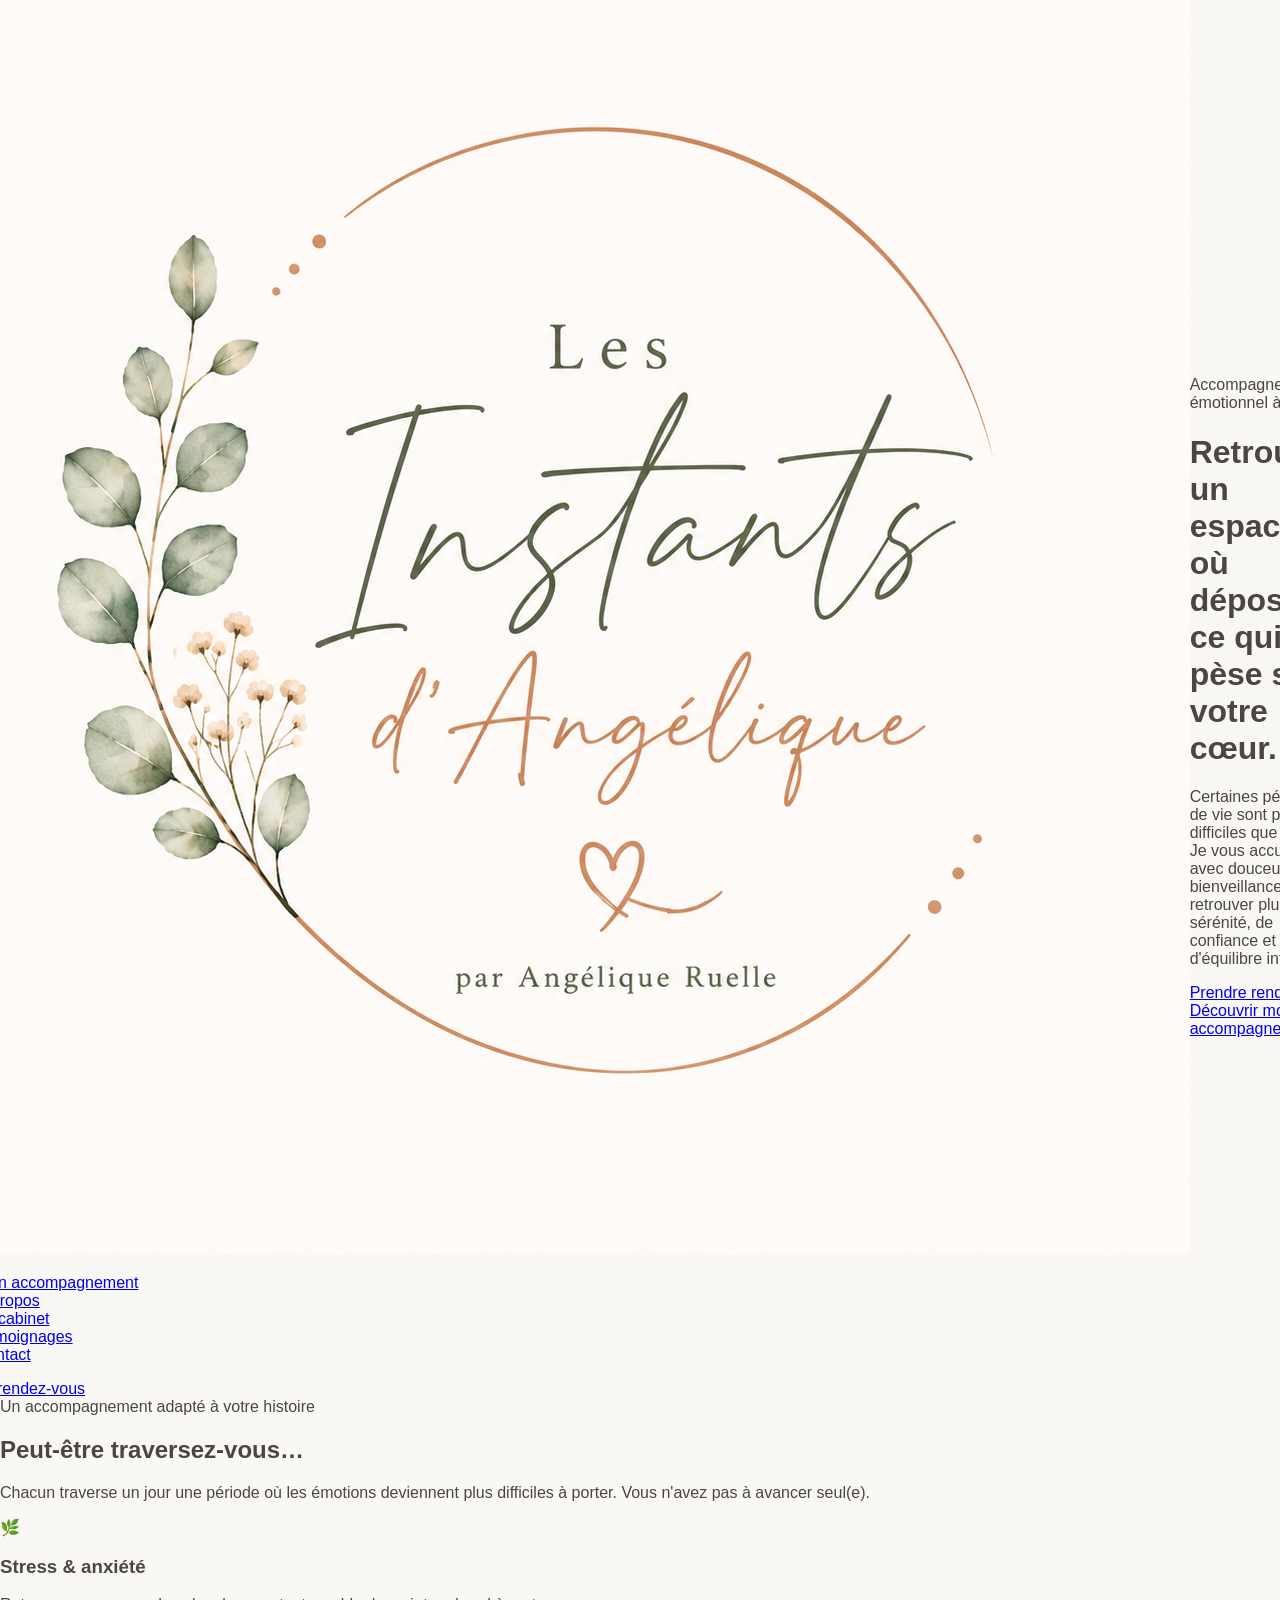
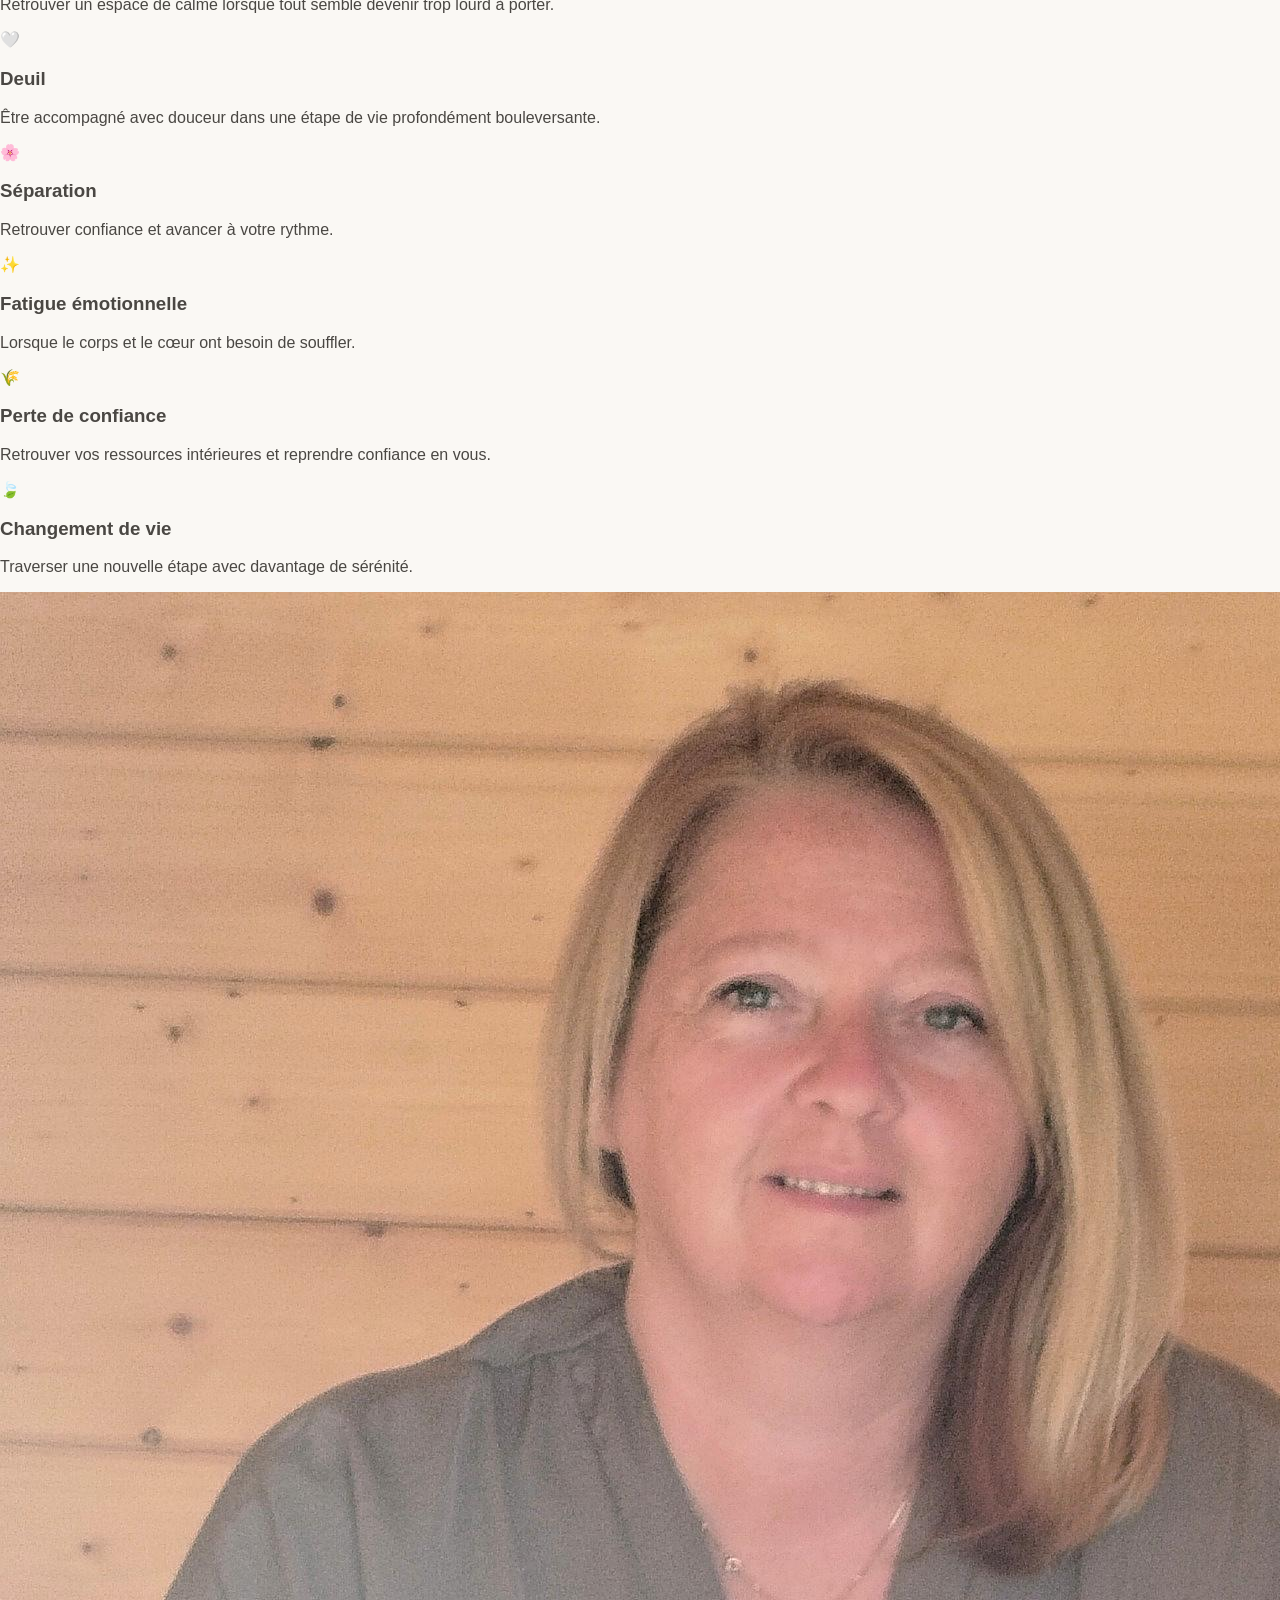
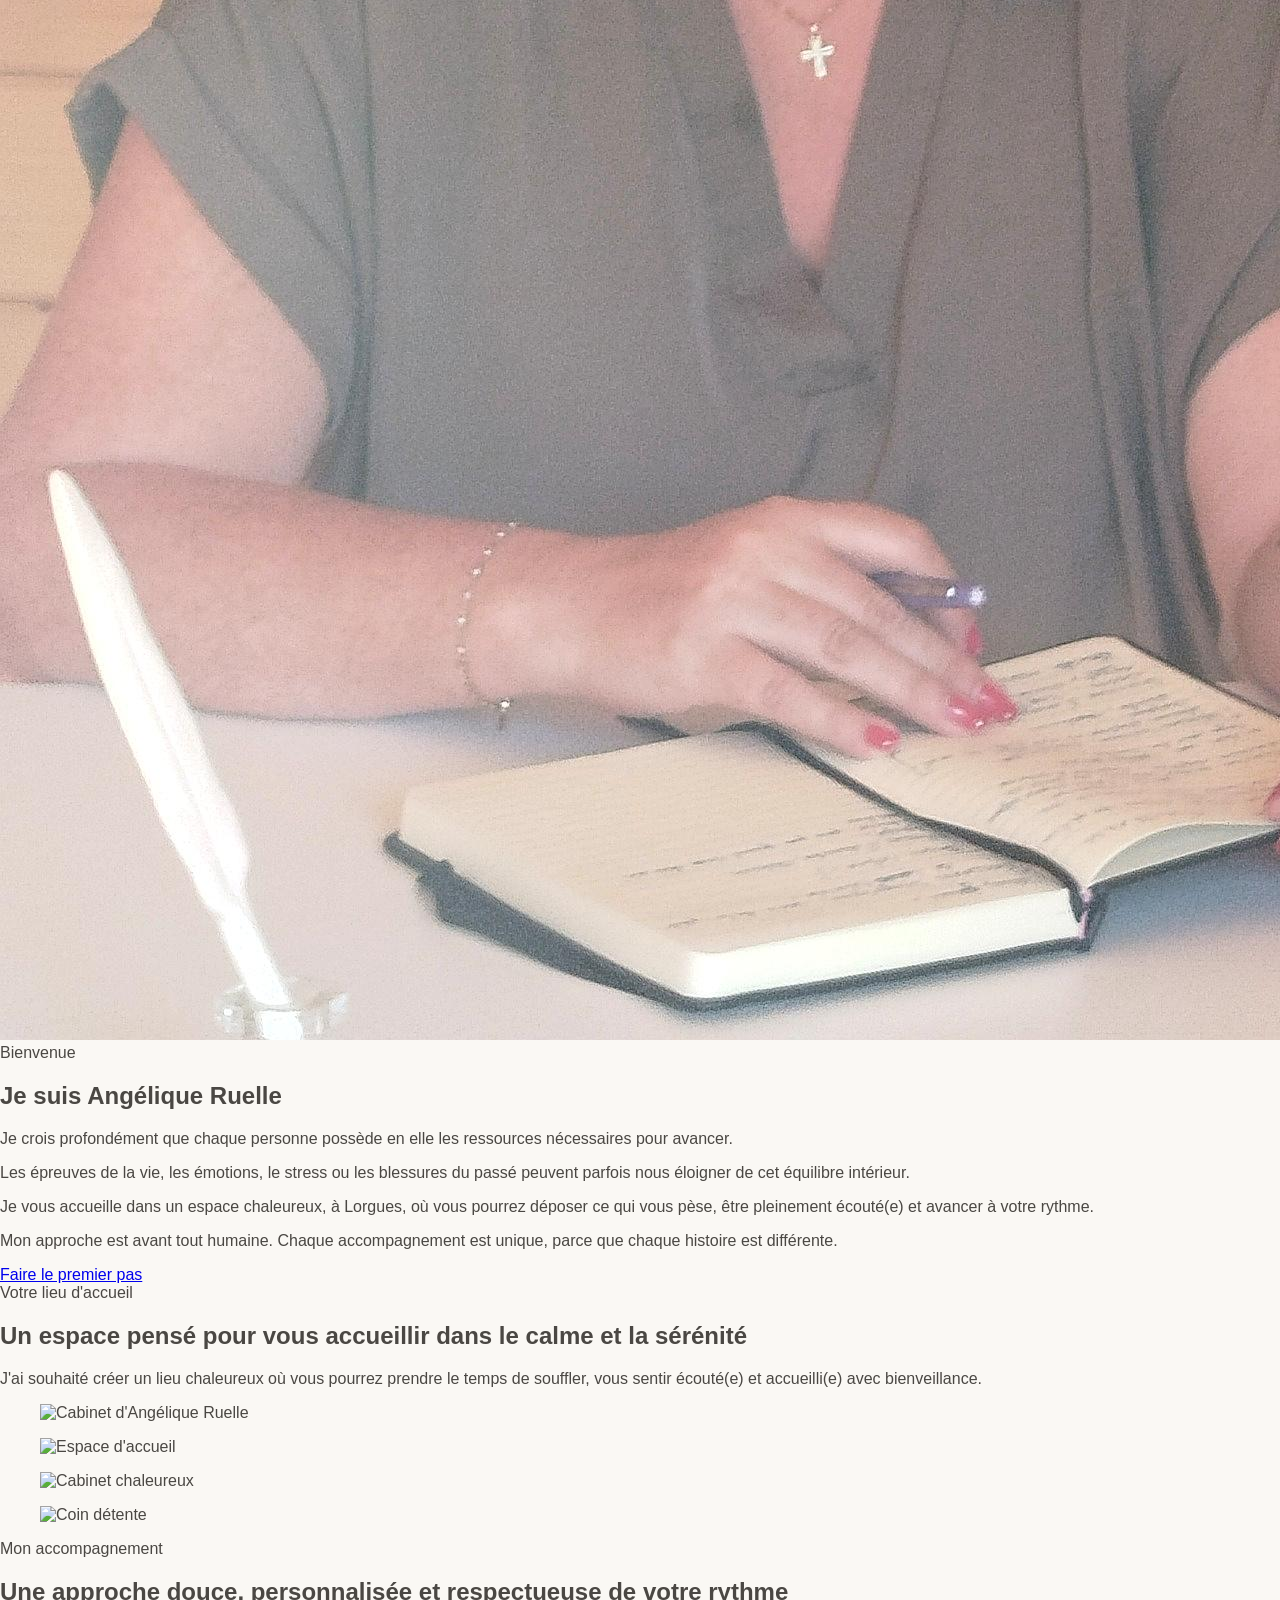
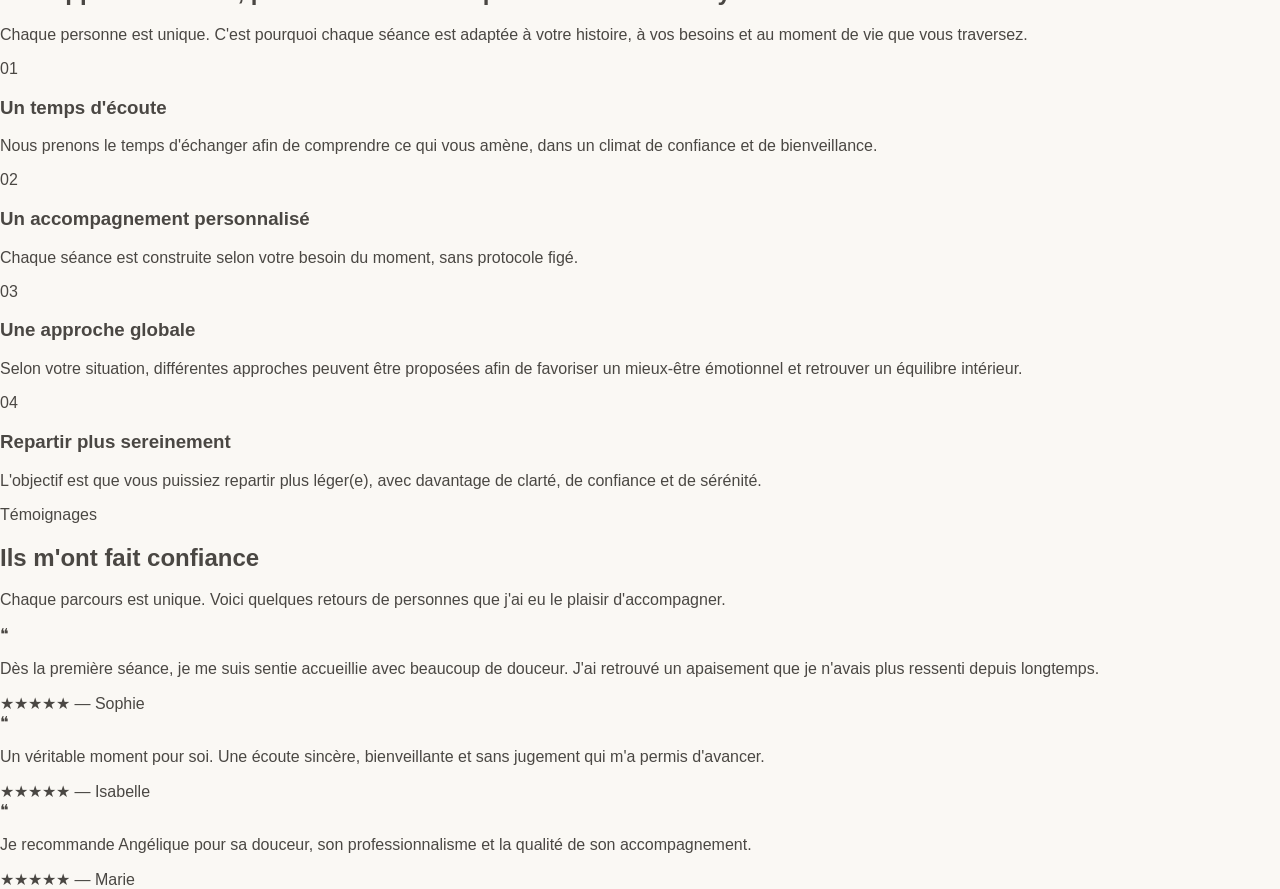
==== index.html @ 282c05b2 "Update index.html" ====
<!DOCTYPE html>
<html lang="fr">

<head>

    <meta charset="UTF-8">
    <meta name="viewport" content="width=device-width, initial-scale=1">

    <title>Angélique Ruelle | Accompagnement émotionnel à Lorgues</title>

    <meta name="description"
        content="Retrouvez un espace d'écoute, de douceur et de bienveillance à Lorgues. Un accompagnement émotionnel pour retrouver votre équilibre intérieur.">

    <meta name="theme-color" content="#A8B8A5">

    <link rel="preconnect" href="https://fonts.googleapis.com">
    <link rel="preconnect" href="https://fonts.gstatic.com" crossorigin>

    <link href="https://fonts.googleapis.com/css2?family=Cormorant+Garamond:wght@500;600;700&family=Source+Sans+3:wght@300;400;500;600&display=swap"
        rel="stylesheet">

    <link rel="stylesheet" href="style.css">

</head>

<body>

<header class="hero" id="accueil">

    <nav class="navbar">

        <a href="#accueil" class="logo">

            <img src="logo.png" alt="Logo Angélique Ruelle">

        </a>

        <ul>

            <li><a href="#accompagnement">Mon accompagnement</a></li>

            <li><a href="#apropos">À propos</a></li>

            <li><a href="#cabinet">Le cabinet</a></li>

            <li><a href="#temoignages">Témoignages</a></li>

            <li><a href="#contact">Contact</a></li>

        </ul>

        <a class="btn-rdv" href="#contact">

            Prendre rendez-vous

        </a>

    </nav>

    <div class="hero-content">

        <p class="subtitle">

            Accompagnement émotionnel à Lorgues

        </p>

        <h1>

            Retrouvez un espace où déposer ce qui pèse sur votre cœur.

        </h1>

        <p>

            Certaines périodes de vie sont plus difficiles que d'autres.

            Je vous accueille avec douceur et bienveillance afin de retrouver plus de sérénité, de confiance et d'équilibre intérieur.

        </p>

        <div class="hero-buttons">

            <a href="#contact" class="btn-principal">

                Prendre rendez-vous

            </a>

            <a href="#accompagnement" class="btn-secondaire">

                Découvrir mon accompagnement

            </a>

        </div>

    </div>

</header>
    <!-- ===========================================
     PEUT-ÊTRE TRAVERSEZ-VOUS...
============================================ -->

<section class="situations" id="accompagnement">

    <div class="container">

        <span class="section-tag">

            Un accompagnement adapté à votre histoire

        </span>

        <h2>

            Peut-être traversez-vous…

        </h2>

        <p class="section-intro">

            Chacun traverse un jour une période où les émotions deviennent
            plus difficiles à porter. Vous n'avez pas à avancer seul(e).

        </p>

        <div class="cards">

            <article class="card">

                <div class="icon">

                    🌿

                </div>

                <h3>

                    Stress & anxiété

                </h3>

                <p>

                    Retrouver un espace de calme lorsque tout semble devenir
                    trop lourd à porter.

                </p>

            </article>

            <article class="card">

                <div class="icon">

                    🤍

                </div>

                <h3>

                    Deuil

                </h3>

                <p>

                    Être accompagné avec douceur dans une étape de vie
                    profondément bouleversante.

                </p>

            </article>

            <article class="card">

                <div class="icon">

                    🌸

                </div>

                <h3>

                    Séparation

                </h3>

                <p>

                    Retrouver confiance et avancer à votre rythme.

                </p>

            </article>

            <article class="card">

                <div class="icon">

                    ✨

                </div>

                <h3>

                    Fatigue émotionnelle

                </h3>

                <p>

                    Lorsque le corps et le cœur ont besoin de souffler.

                </p>

            </article>

            <article class="card">

                <div class="icon">

                    🌾

                </div>

                <h3>

                    Perte de confiance

                </h3>

                <p>

                    Retrouver vos ressources intérieures et reprendre
                    confiance en vous.

                </p>

            </article>

            <article class="card">

                <div class="icon">

                    🍃

                </div>

                <h3>

                    Changement de vie

                </h3>

                <p>

                    Traverser une nouvelle étape avec davantage de sérénité.

                </p>

            </article>

        </div>

    </div>

</section>
<!-- ===========================================
     A PROPOS
============================================ -->

<section class="about" id="apropos">

    <div class="container about-grid">

        <div class="about-image">

            <img src="angelique.jpg" alt="Angélique Ruelle">

        </div>

        <div class="about-content">

            <span class="section-tag">

                Bienvenue

            </span>

            <h2>

                Je suis Angélique Ruelle

            </h2>

            <p>

                Je crois profondément que chaque personne possède en elle les
                ressources nécessaires pour avancer.

            </p>

            <p>

                Les épreuves de la vie, les émotions, le stress ou les
                blessures du passé peuvent parfois nous éloigner de cet
                équilibre intérieur.

            </p>

            <p>

                Je vous accueille dans un espace chaleureux, à Lorgues,
                où vous pourrez déposer ce qui vous pèse, être pleinement
                écouté(e) et avancer à votre rythme.

            </p>

            <p>

                Mon approche est avant tout humaine.

                Chaque accompagnement est unique, parce que chaque histoire
                est différente.

            </p>

            <a href="#contact" class="btn-principal">

                Faire le premier pas

            </a>

        </div>

    </div>

</section>
<!-- ===========================================
     LE CABINET
============================================ -->

<section class="cabinet" id="cabinet">

    <div class="container">

        <span class="section-tag">
            Votre lieu d'accueil
        </span>

        <h2>
            Un espace pensé pour vous accueillir dans le calme et la sérénité
        </h2>

        <p class="section-intro">

            J'ai souhaité créer un lieu chaleureux où vous pourrez prendre
            le temps de souffler, vous sentir écouté(e) et accueilli(e)
            avec bienveillance.

        </p>

        <div class="gallery">

            <figure class="gallery-item large">
                <img src="cabinet-1.jpg" alt="Cabinet d'Angélique Ruelle">
            </figure>

            <figure class="gallery-item">
                <img src="cabinet-2.jpg" alt="Espace d'accueil">
            </figure>

            <figure class="gallery-item">
                <img src="cabinet-3.jpg" alt="Cabinet chaleureux">
            </figure>

            <figure class="gallery-item">
                <img src="cabinet-4.jpg" alt="Coin détente">
            </figure>

        </div>

    </div>

</section>
<!-- ===========================================
     MON ACCOMPAGNEMENT
============================================ -->

<section class="accompagnement">

    <div class="container">

        <span class="section-tag">
            Mon accompagnement
        </span>

        <h2>
            Une approche douce, personnalisée et respectueuse de votre rythme
        </h2>

        <p class="section-intro">

            Chaque personne est unique. C'est pourquoi chaque séance est adaptée
            à votre histoire, à vos besoins et au moment de vie que vous traversez.

        </p>

        <div class="steps">

            <article class="step">

                <div class="number">01</div>

                <h3>Un temps d'écoute</h3>

                <p>
                    Nous prenons le temps d'échanger afin de comprendre ce qui vous amène,
                    dans un climat de confiance et de bienveillance.
                </p>

            </article>

            <article class="step">

                <div class="number">02</div>

                <h3>Un accompagnement personnalisé</h3>

                <p>
                    Chaque séance est construite selon votre besoin du moment,
                    sans protocole figé.
                </p>

            </article>

            <article class="step">

                <div class="number">03</div>

                <h3>Une approche globale</h3>

                <p>
                    Selon votre situation, différentes approches peuvent être
                    proposées afin de favoriser un mieux-être émotionnel et
                    retrouver un équilibre intérieur.
                </p>

            </article>

            <article class="step">

                <div class="number">04</div>

                <h3>Repartir plus sereinement</h3>

                <p>
                    L'objectif est que vous puissiez repartir plus léger(e),
                    avec davantage de clarté, de confiance et de sérénité.
                </p>

            </article>

        </div>
        <!-- ===========================================
     TÉMOIGNAGES
============================================ -->

<section class="testimonials" id="temoignages">

    <div class="container">

        <span class="section-tag">
            Témoignages
        </span>

        <h2>
            Ils m'ont fait confiance
        </h2>

        <p class="section-intro">

            Chaque parcours est unique. Voici quelques retours de personnes
            que j'ai eu le plaisir d'accompagner.

        </p>

        <div class="testimonial-grid">

            <article class="testimonial">

                <div class="quote">❝</div>

                <p>

                    Dès la première séance, je me suis sentie accueillie avec
                    beaucoup de douceur. J'ai retrouvé un apaisement que je
                    n'avais plus ressenti depuis longtemps.

                </p>

                <div class="author">

                    ★★★★★

                    <span>— Sophie</span>

                </div>

            </article>

            <article class="testimonial">

                <div class="quote">❝</div>

                <p>

                    Un véritable moment pour soi. Une écoute sincère,
                    bienveillante et sans jugement qui m'a permis d'avancer.

                </p>

                <div class="author">

                    ★★★★★

                    <span>— Isabelle</span>

                </div>

            </article>

            <article class="testimonial">

                <div class="quote">❝</div>

                <p>

                    Je recommande Angélique pour sa douceur, son professionnalisme
                    et la qualité de son accompagnement.

                </p>

                <div class="author">

                    ★★★★★

                    <span>— Marie</span>

                </div>

            </article>

        </div>

    </div>

</section>

    </div>

</section>
---- style.css ----
body{margin:0;font-family:Arial,sans-serif;background:#FAF8F4;color:#4A4743}
.hero{min-height:100vh;display:flex;align-items:center;justify-content:center;
background:linear-gradient(rgba(250,248,244,.5),rgba(250,248,244,.7))}
.box{max-width:700px;text-align:center;padding:40px}
.btn{display:inline-block;padding:14px 28px;background:#A8B8A5;color:#fff;text-decoration:none;border-radius:999px}
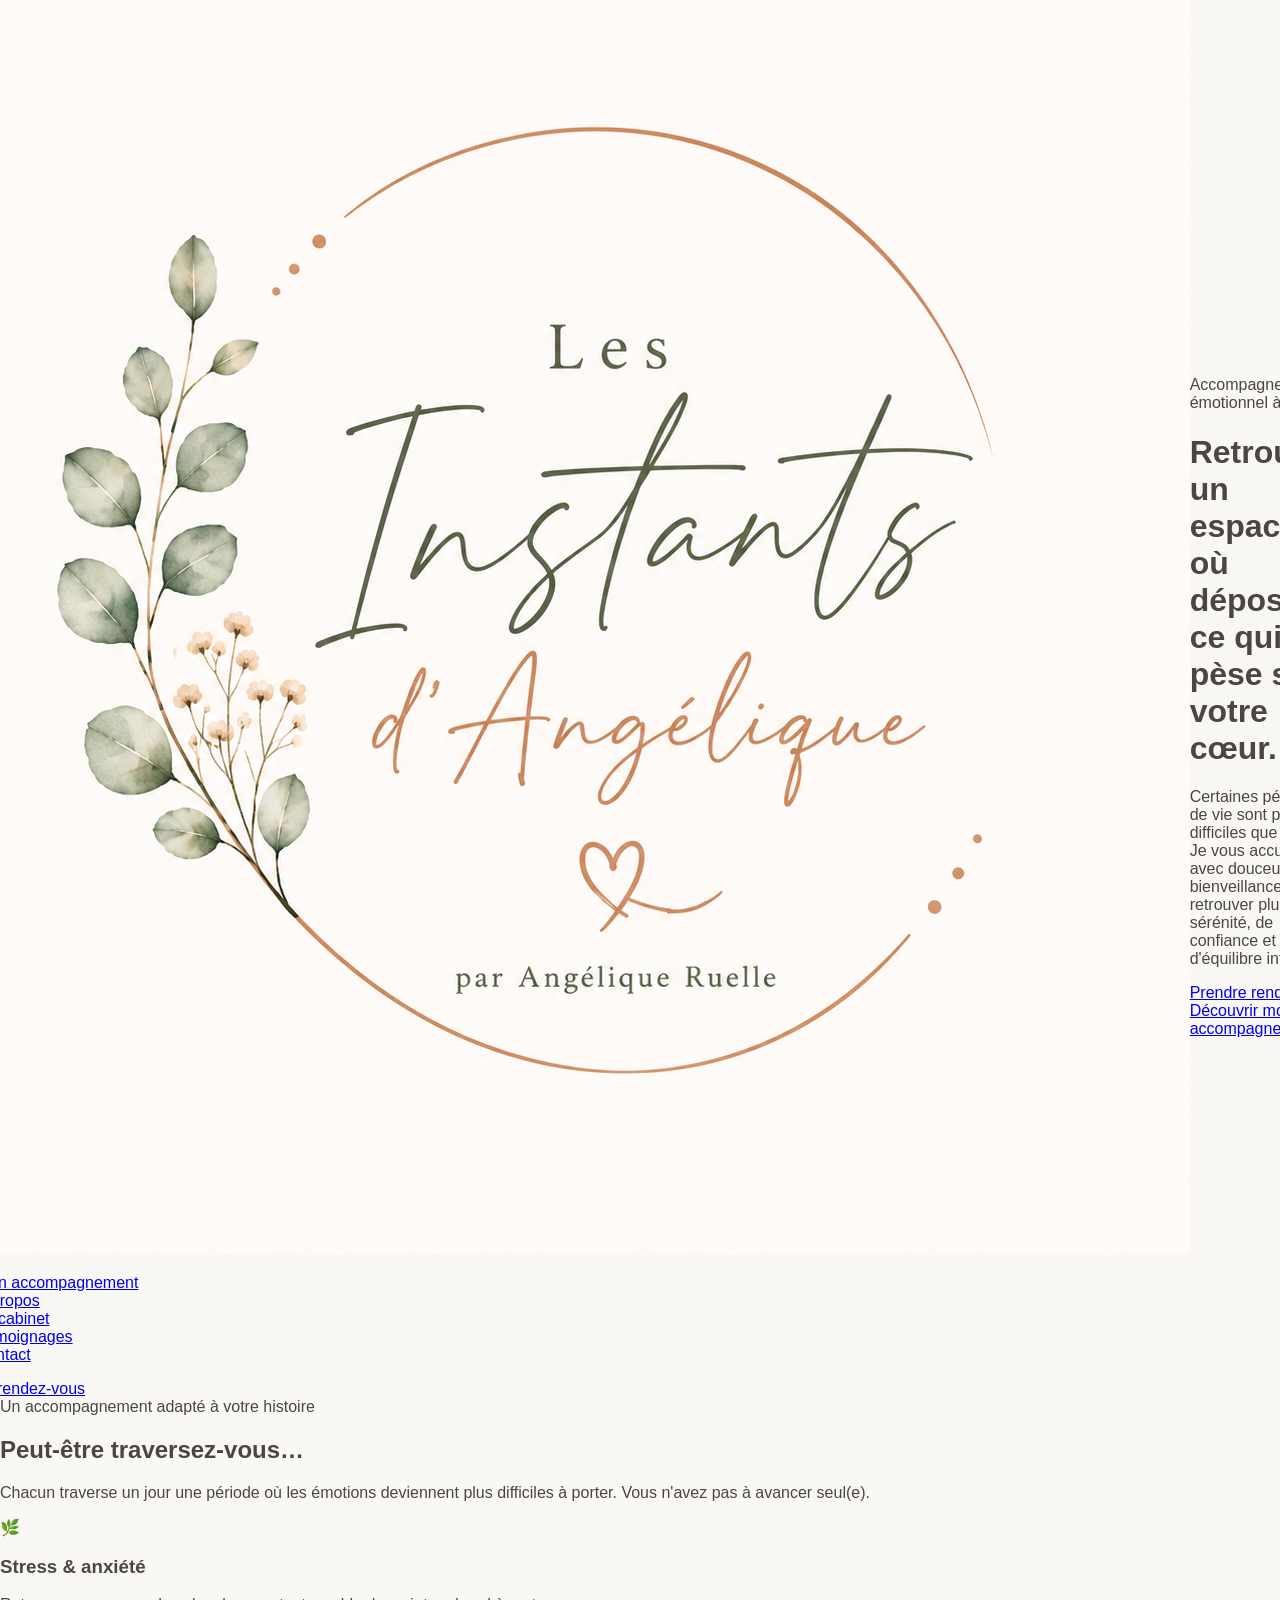
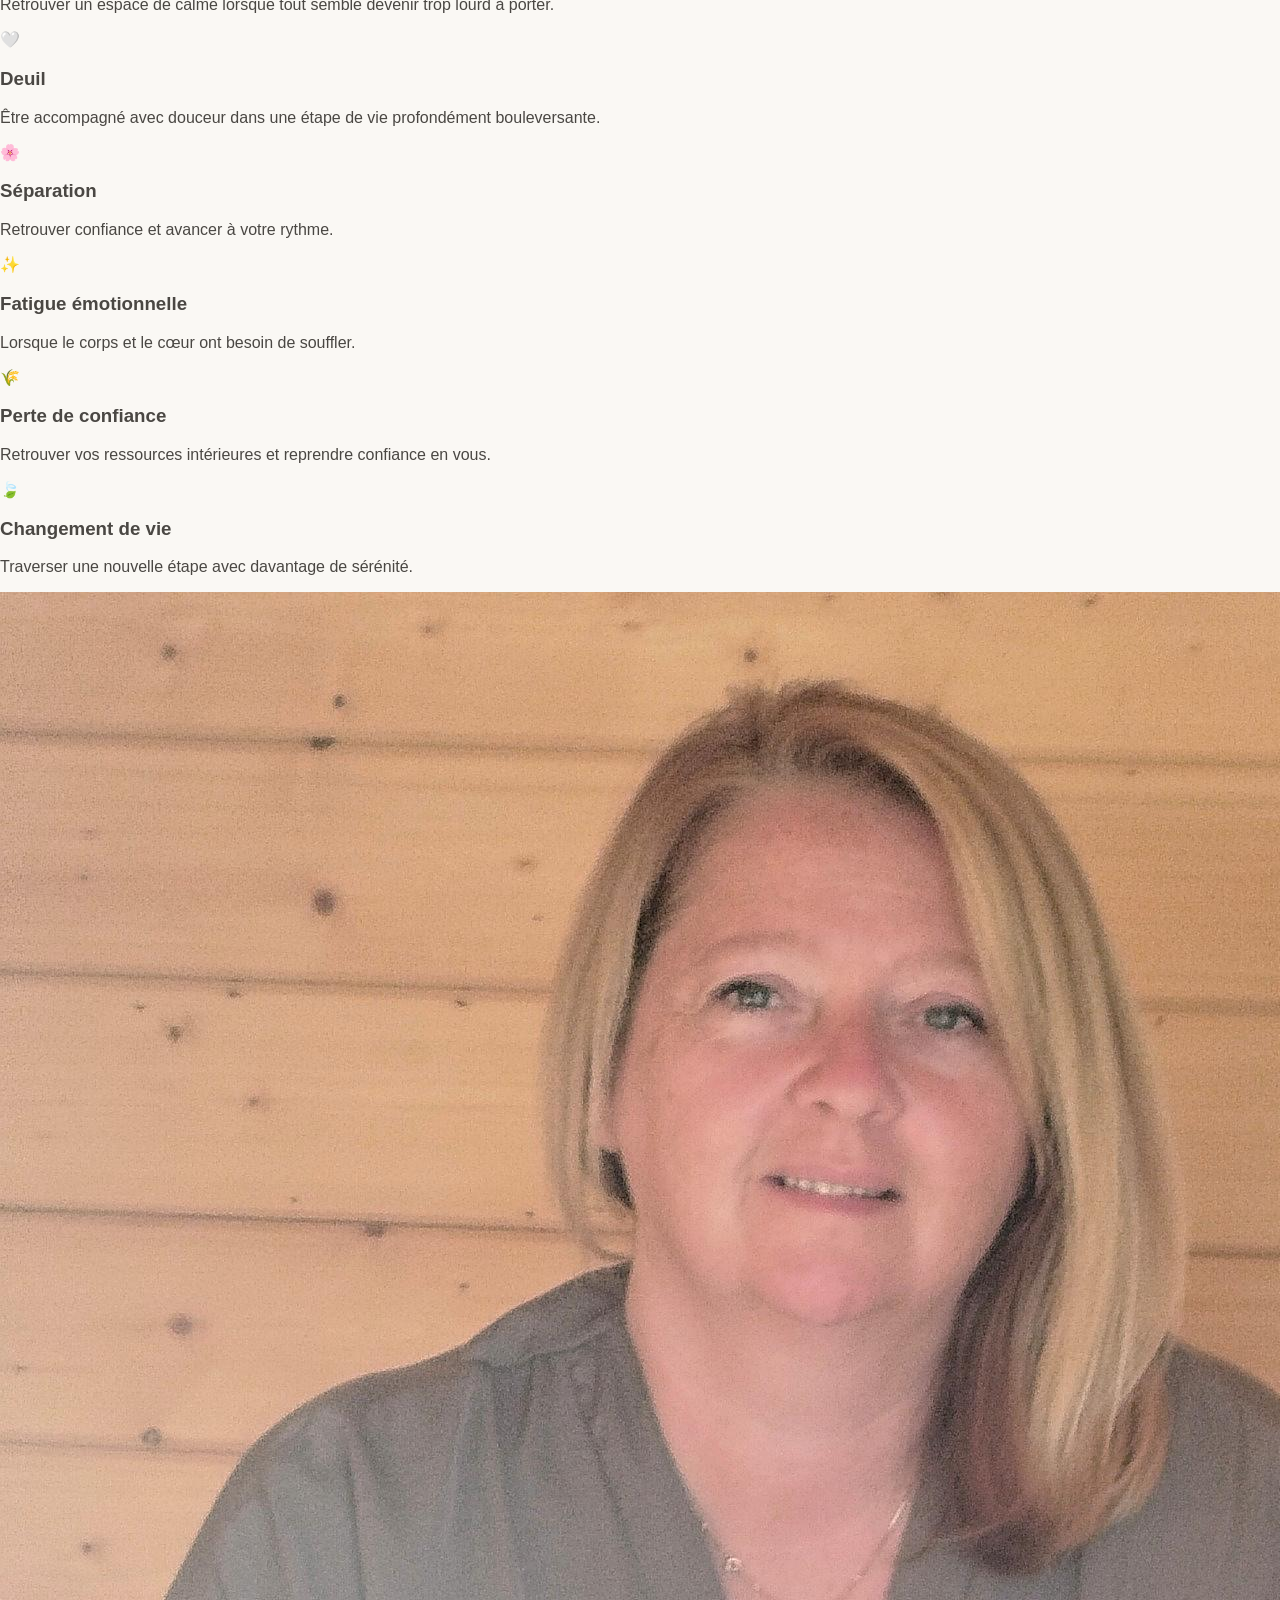
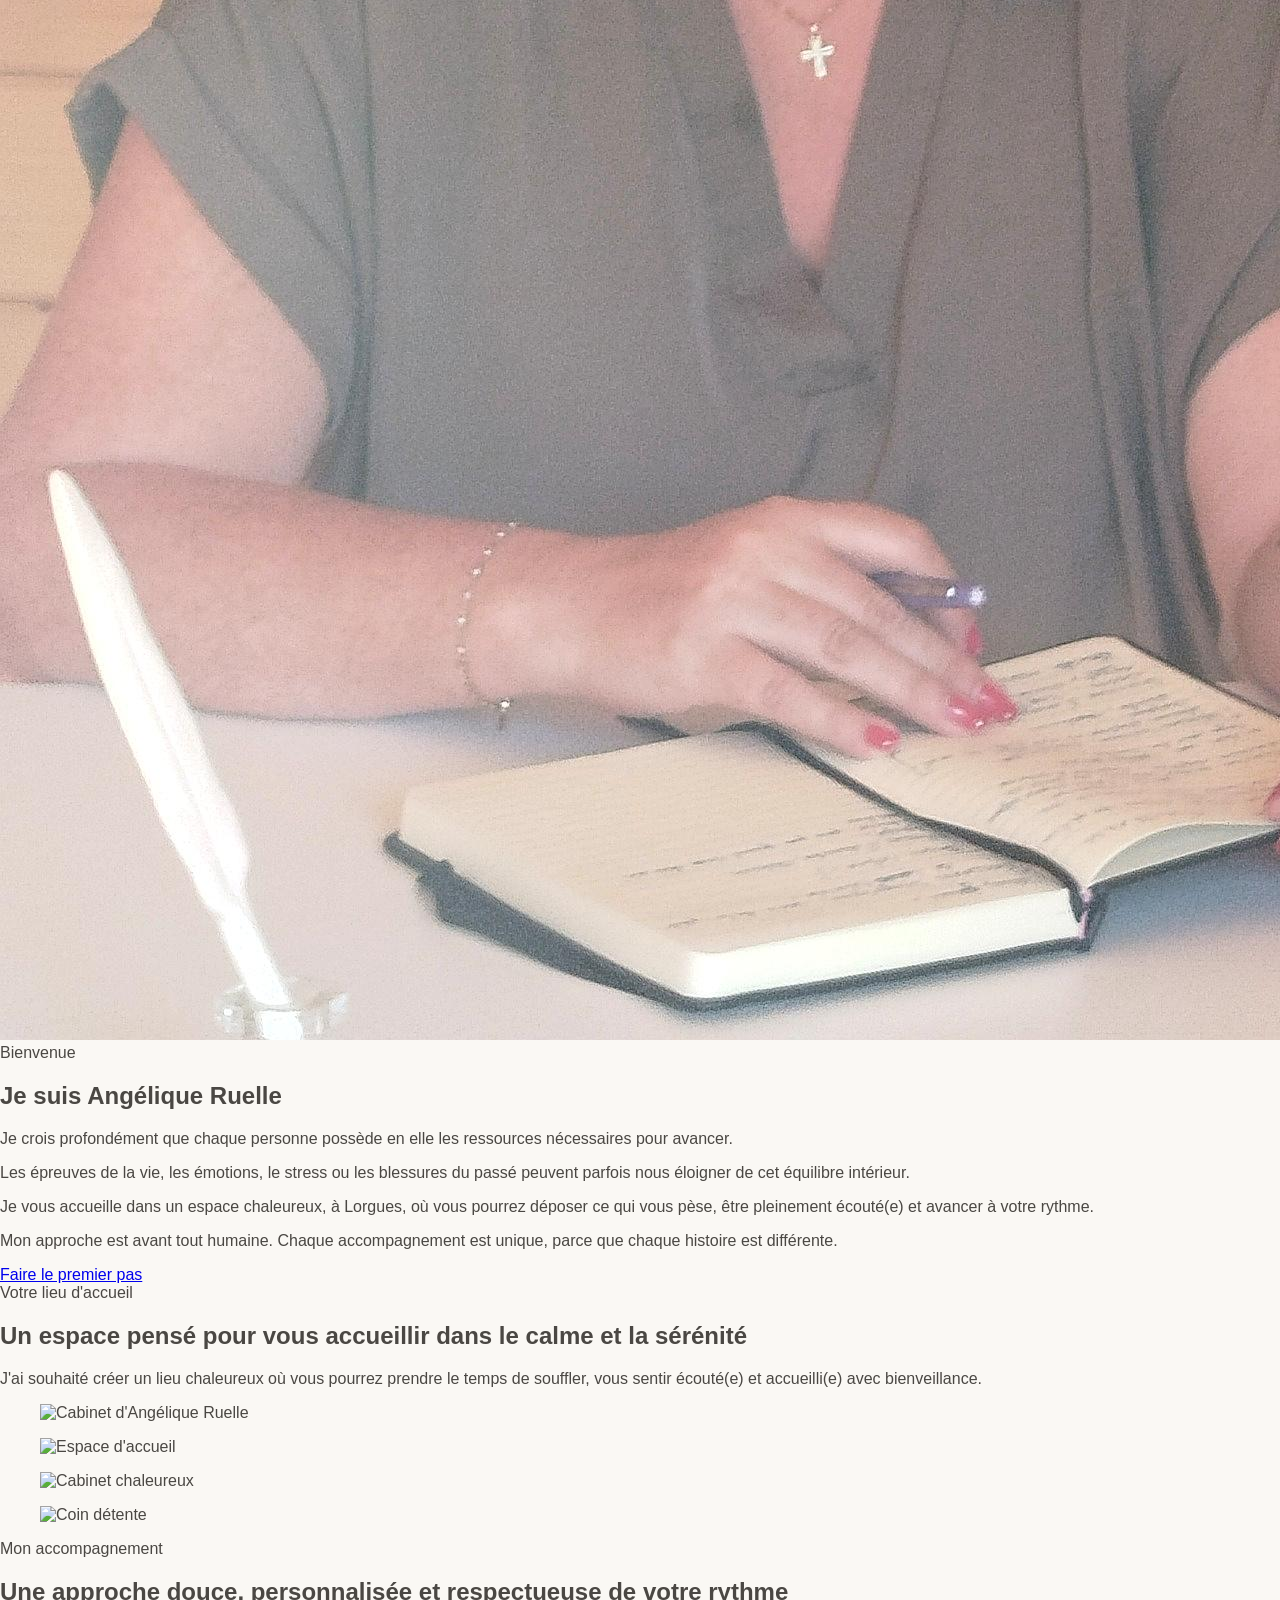
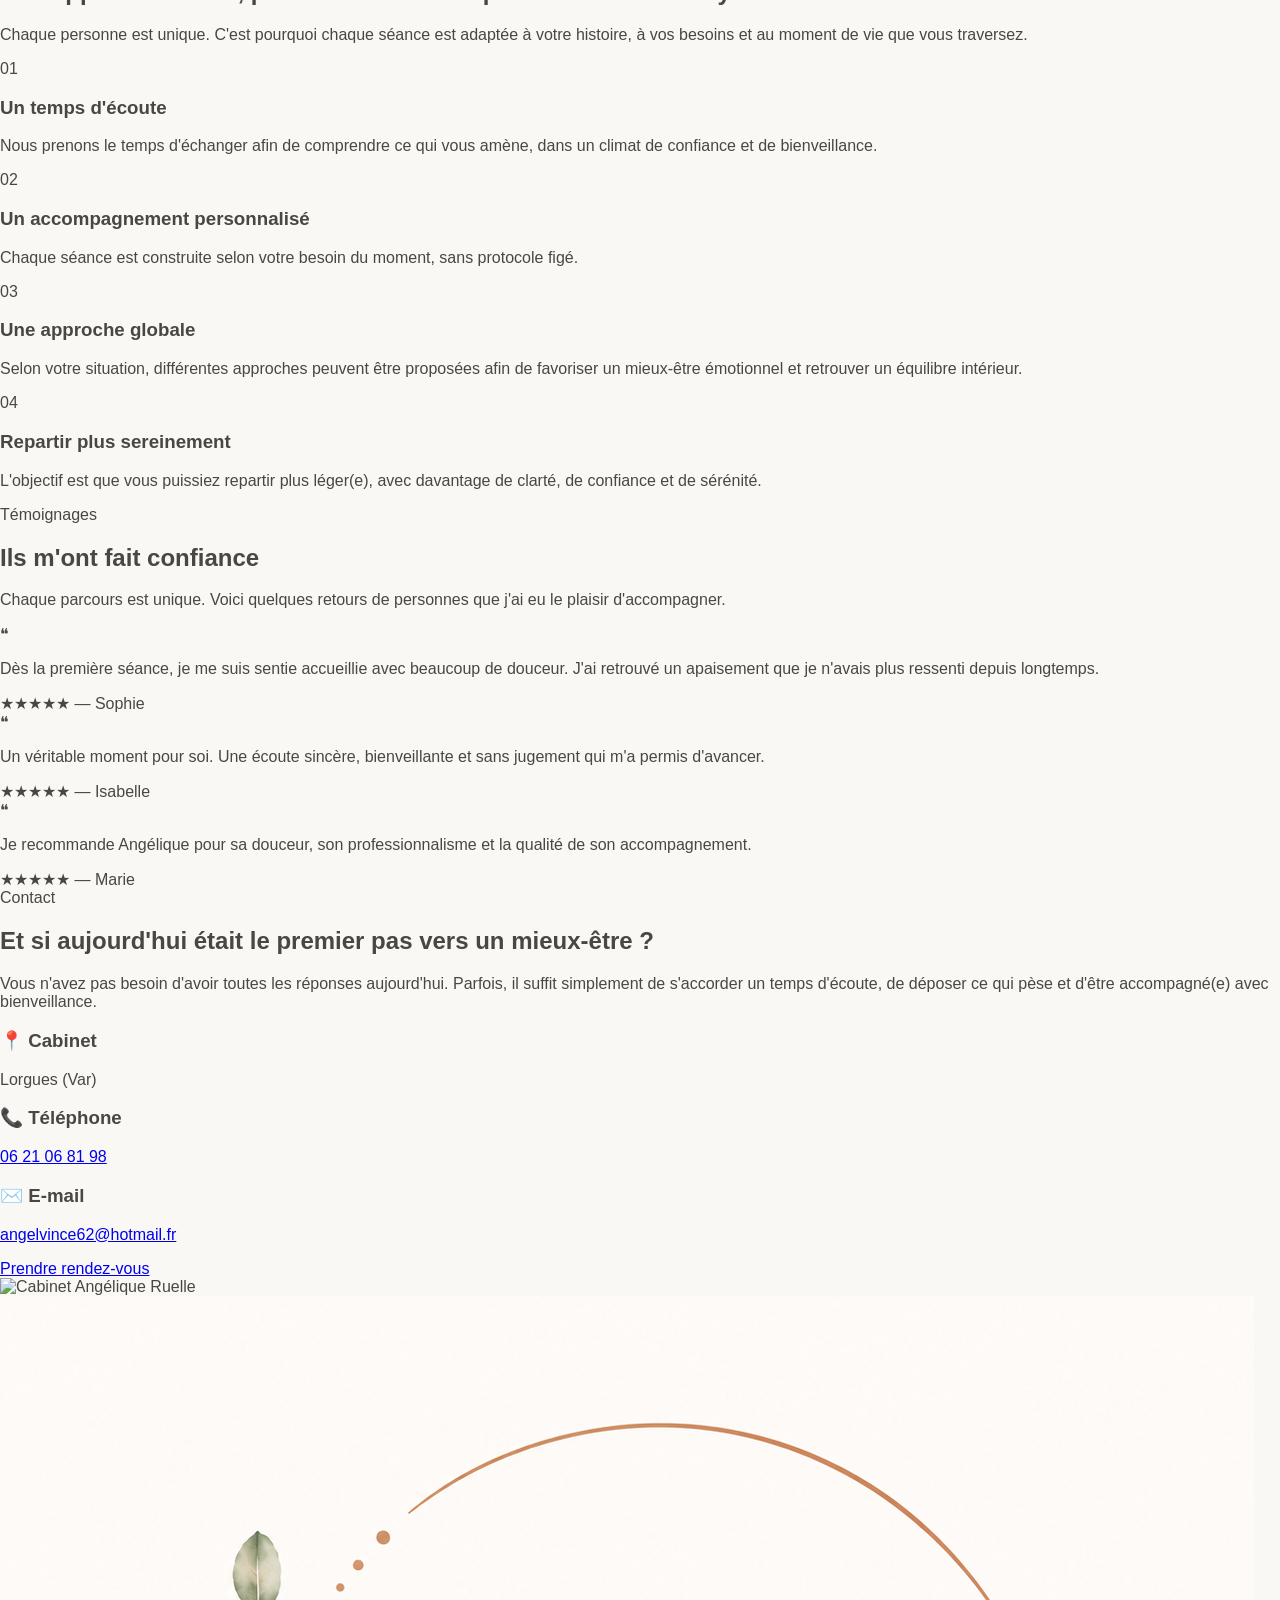
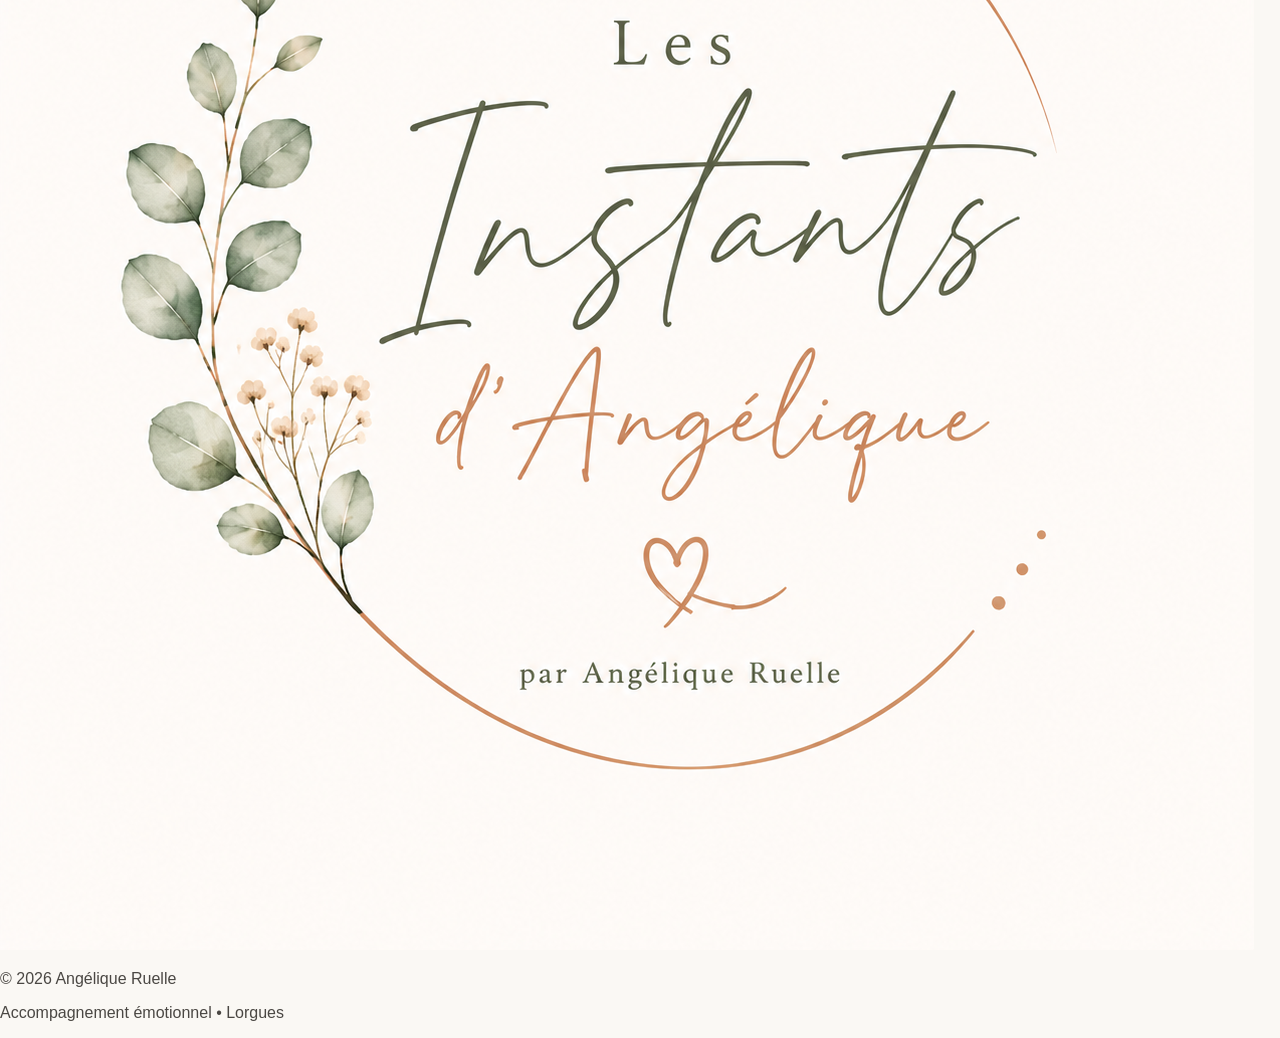
==== commit 62a7cc28: "Update index.html" ====
--- a/index.html
+++ b/index.html
@@ -562,3 +562,128 @@
     </div>
 
 </section>
+<!-- ===========================================
+     CONTACT
+============================================ -->
+
+<section class="contact-section" id="contact">
+
+    <div class="container contact-grid">
+
+        <div class="contact-content">
+
+            <span class="section-tag">
+
+                Contact
+
+            </span>
+
+            <h2>
+
+                Et si aujourd'hui était le premier pas vers un mieux-être ?
+
+            </h2>
+
+            <p class="contact-text">
+
+                Vous n'avez pas besoin d'avoir toutes les réponses aujourd'hui.
+
+                Parfois, il suffit simplement de s'accorder un temps d'écoute,
+                de déposer ce qui pèse et d'être accompagné(e) avec bienveillance.
+
+            </p>
+
+            <div class="contact-info">
+
+                <div class="info">
+
+                    <h3>📍 Cabinet</h3>
+
+                    <p>
+
+                        Lorgues (Var)
+
+                    </p>
+
+                </div>
+
+                <div class="info">
+
+                    <h3>📞 Téléphone</h3>
+
+                    <p>
+
+                        <a href="tel:+33621068198">
+
+                            06 21 06 81 98
+
+                        </a>
+
+                    </p>
+
+                </div>
+
+                <div class="info">
+
+                    <h3>✉️ E-mail</h3>
+
+                    <p>
+
+                        <a href="mailto:angelvince62@hotmail.fr">
+
+                            angelvince62@hotmail.fr
+
+                        </a>
+
+                    </p>
+
+                </div>
+
+            </div>
+
+            <a href="tel:+33621068198" class="btn-principal">
+
+                Prendre rendez-vous
+
+            </a>
+
+        </div>
+
+        <div class="contact-image">
+
+            <img src="cabinet-contact.jpg"
+                alt="Cabinet Angélique Ruelle">
+
+        </div>
+
+    </div>
+
+</section>
+
+<footer class="footer">
+
+    <div class="container">
+
+        <img src="logo.png"
+            class="footer-logo"
+            alt="Logo Angélique Ruelle">
+
+        <p>
+
+            © 2026 Angélique Ruelle
+
+        </p>
+
+        <p>
+
+            Accompagnement émotionnel • Lorgues
+
+        </p>
+
+    </div>
+
+</footer>
+
+</body>
+
+</html>
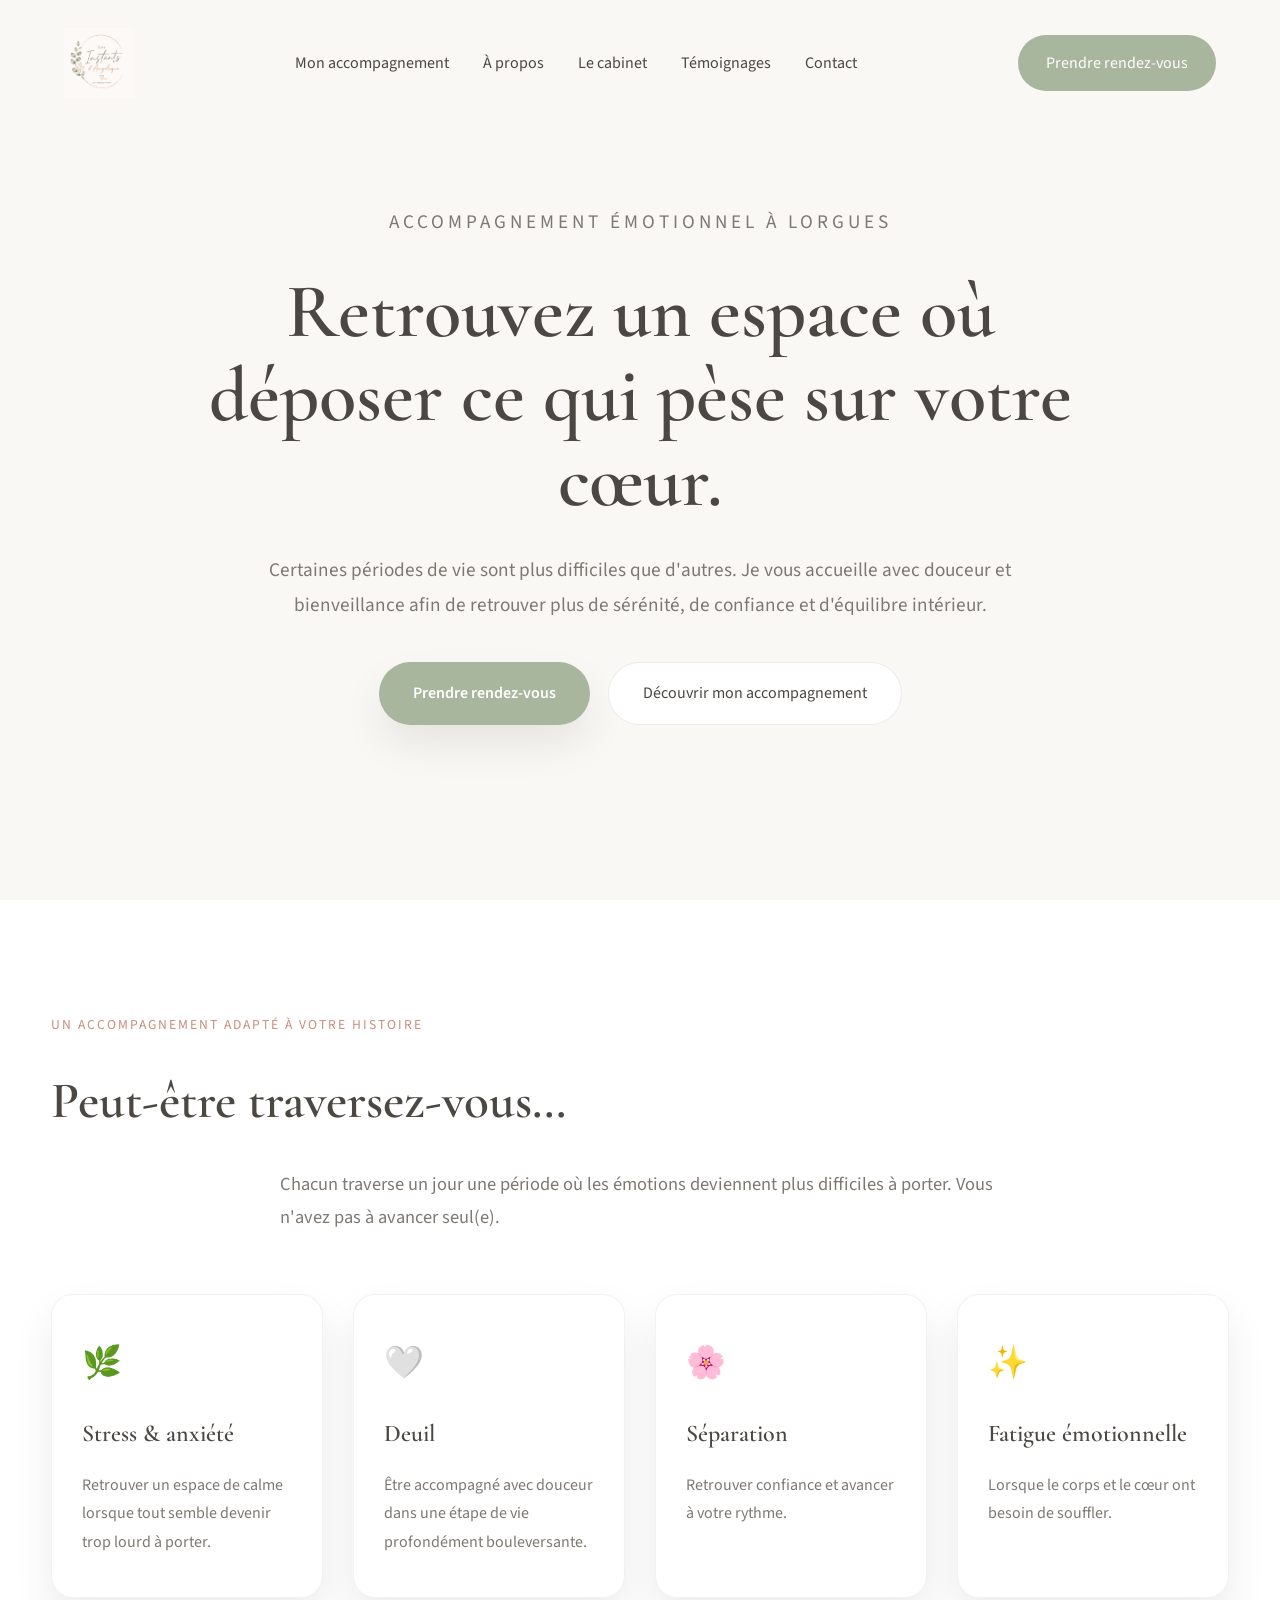
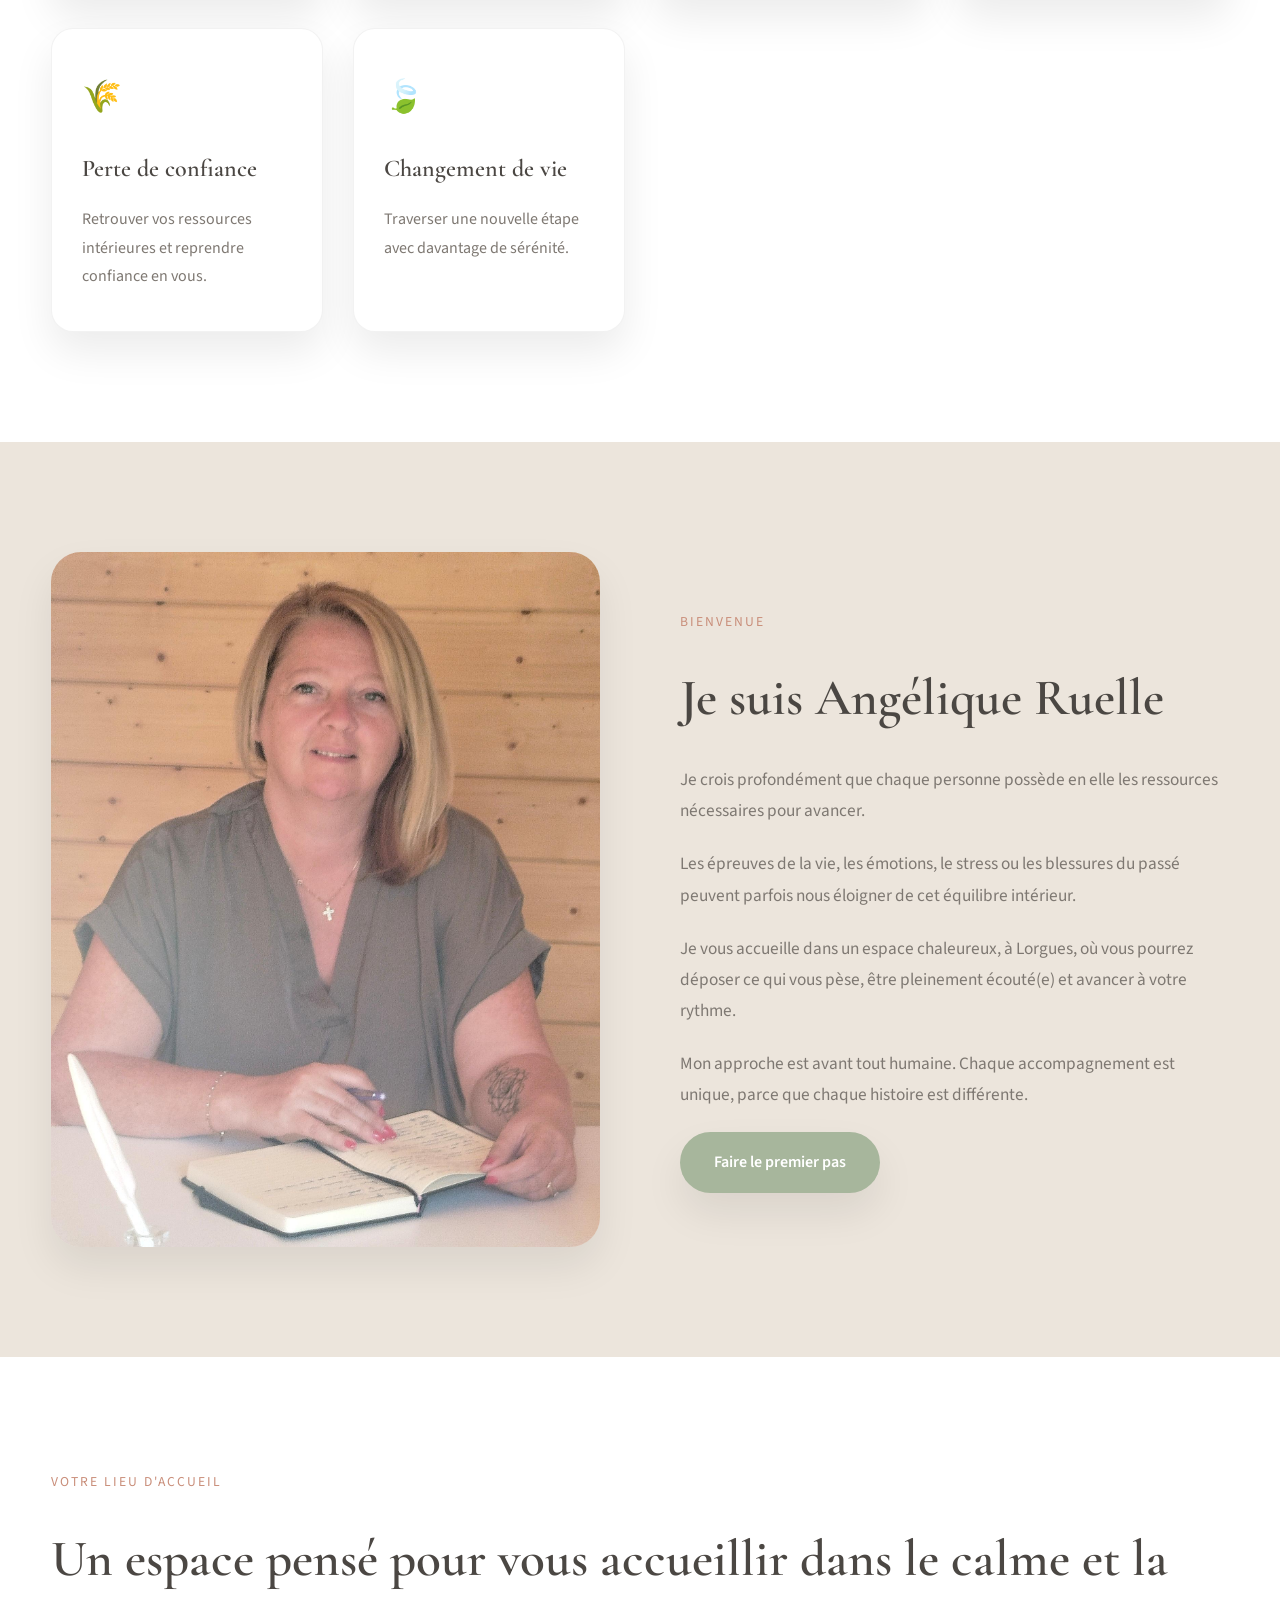
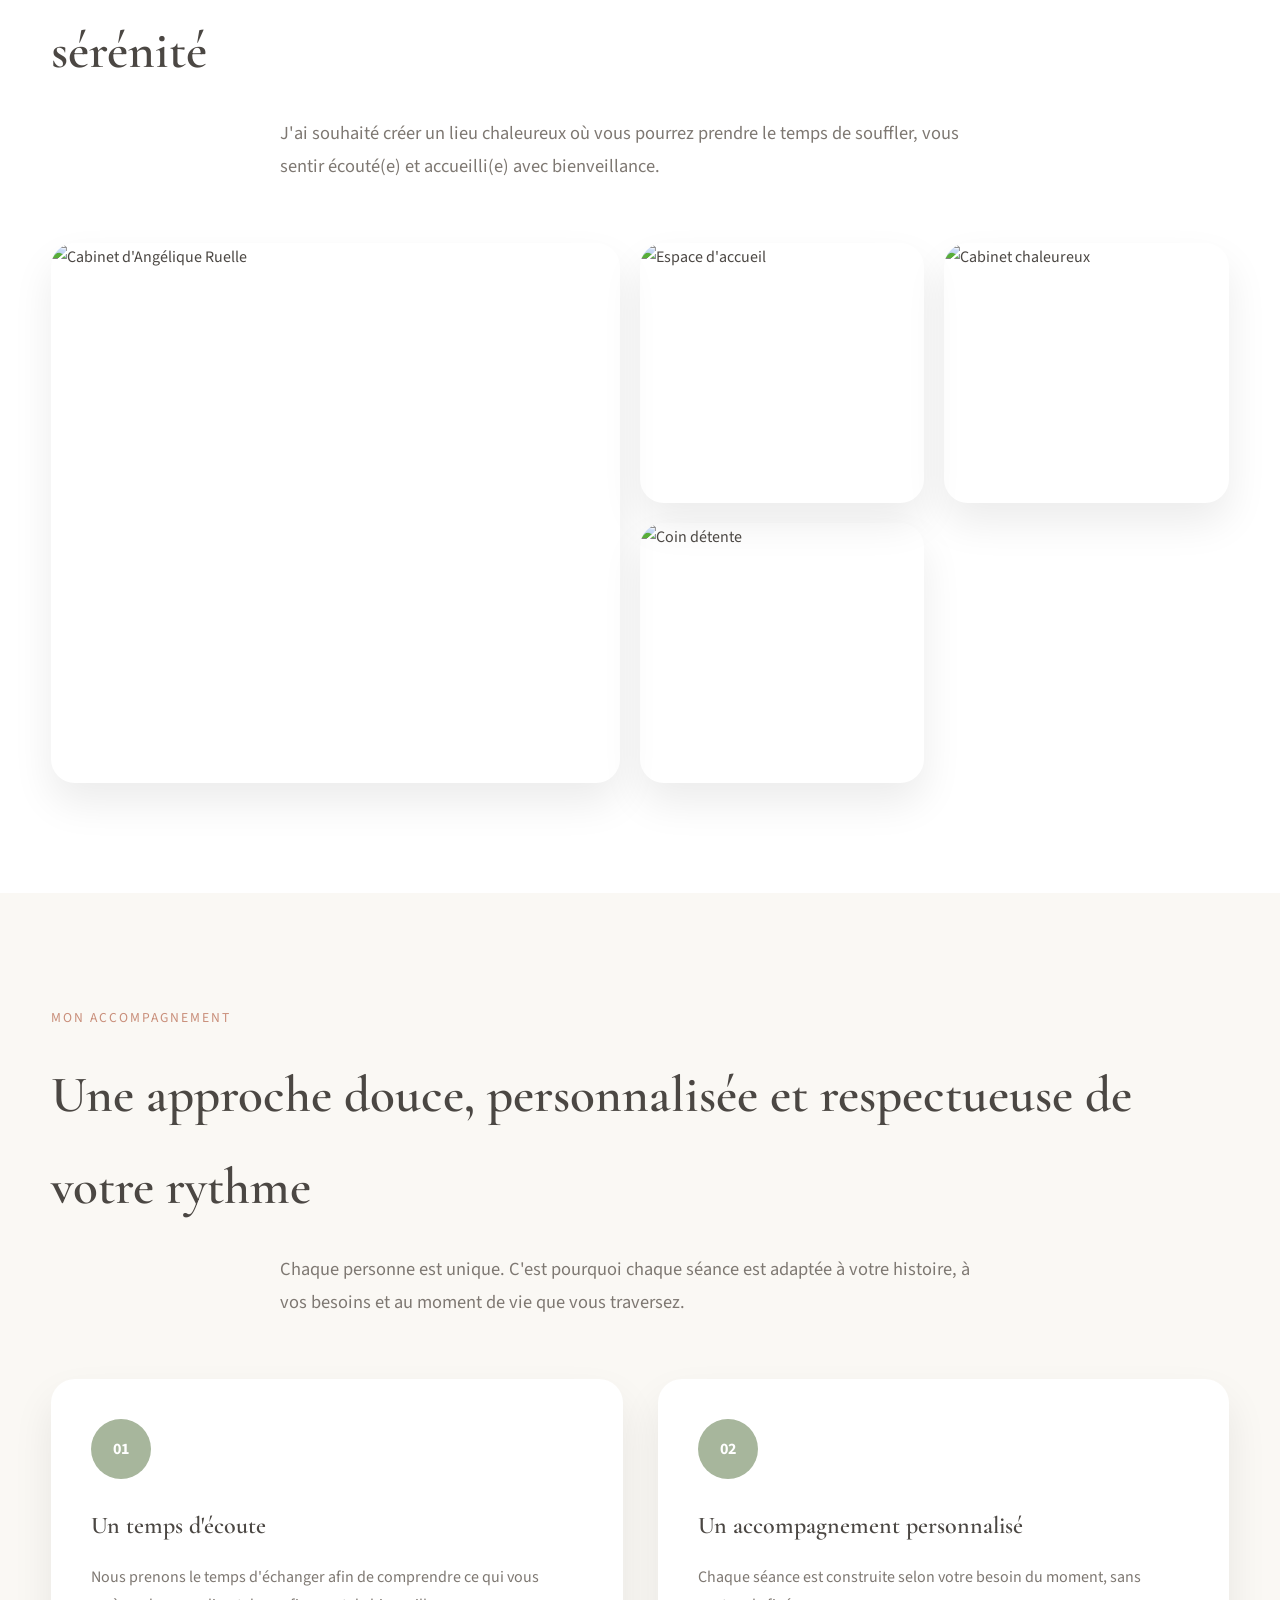
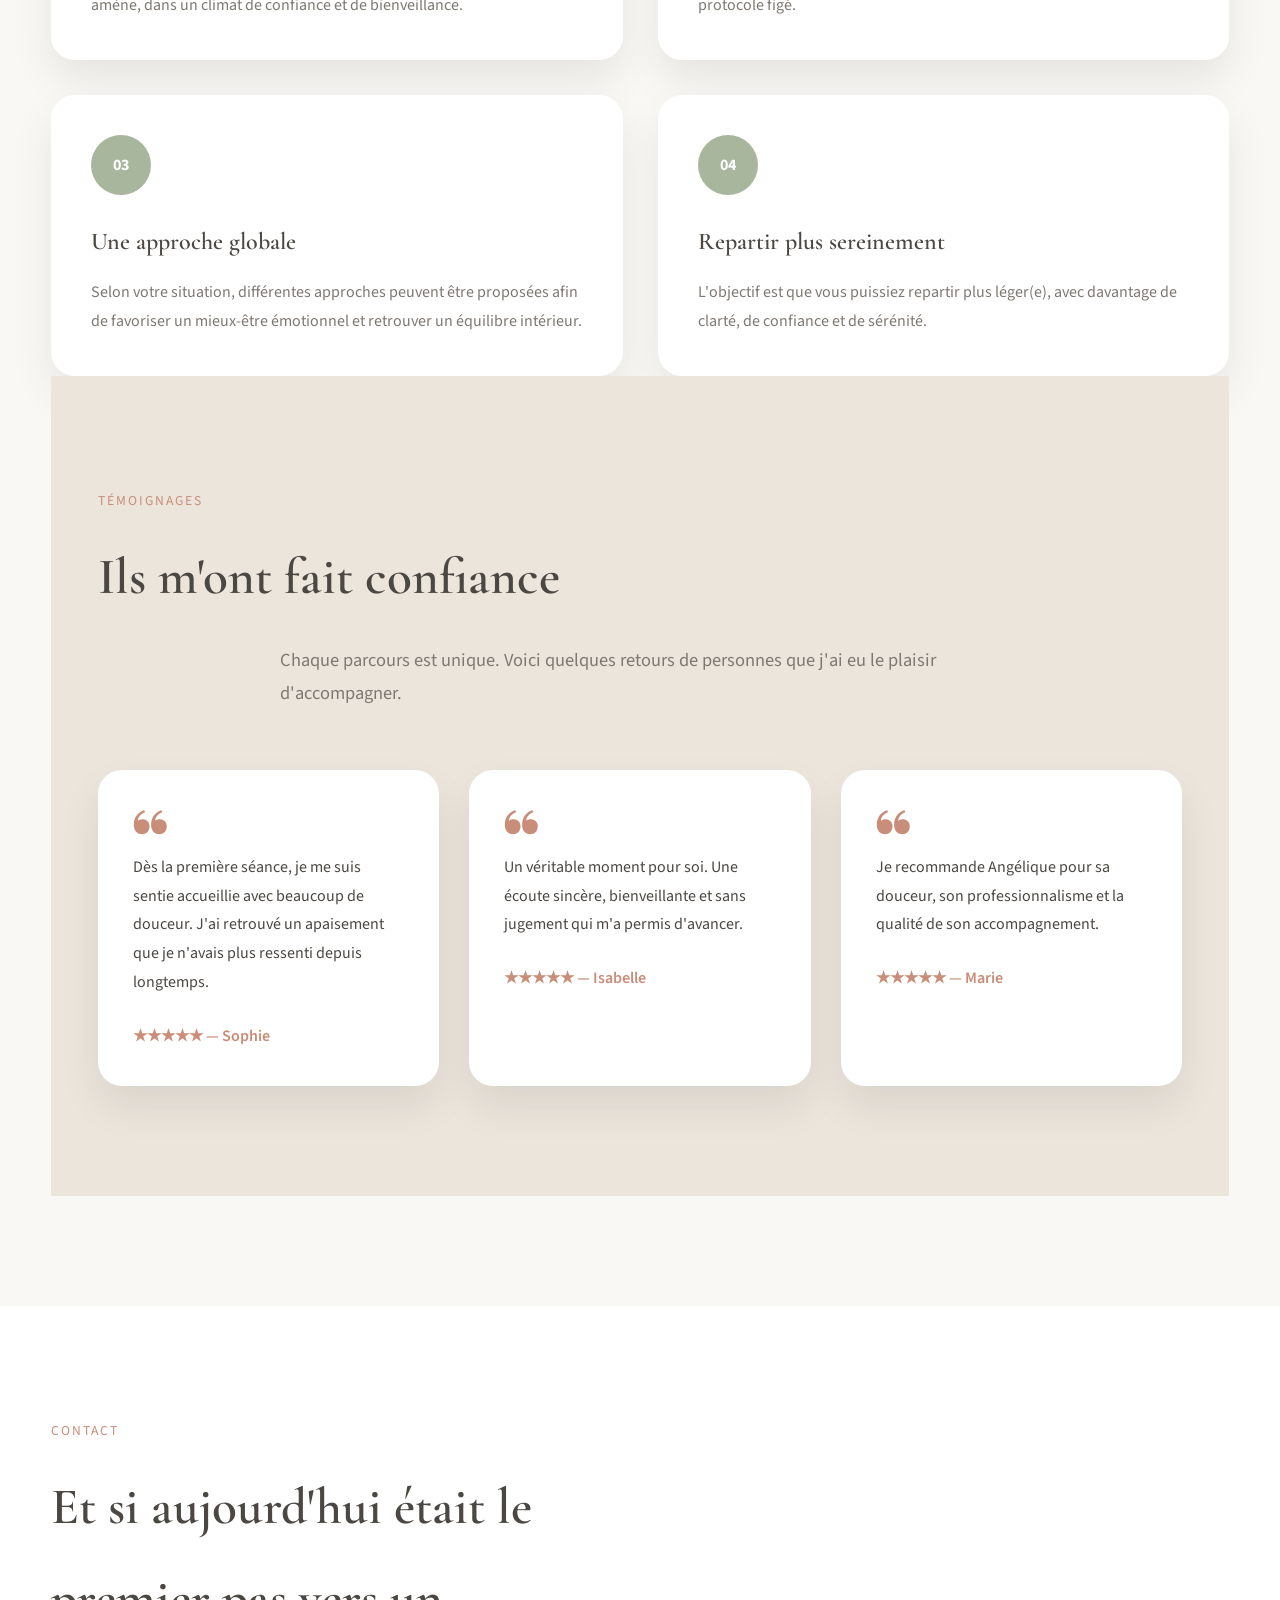
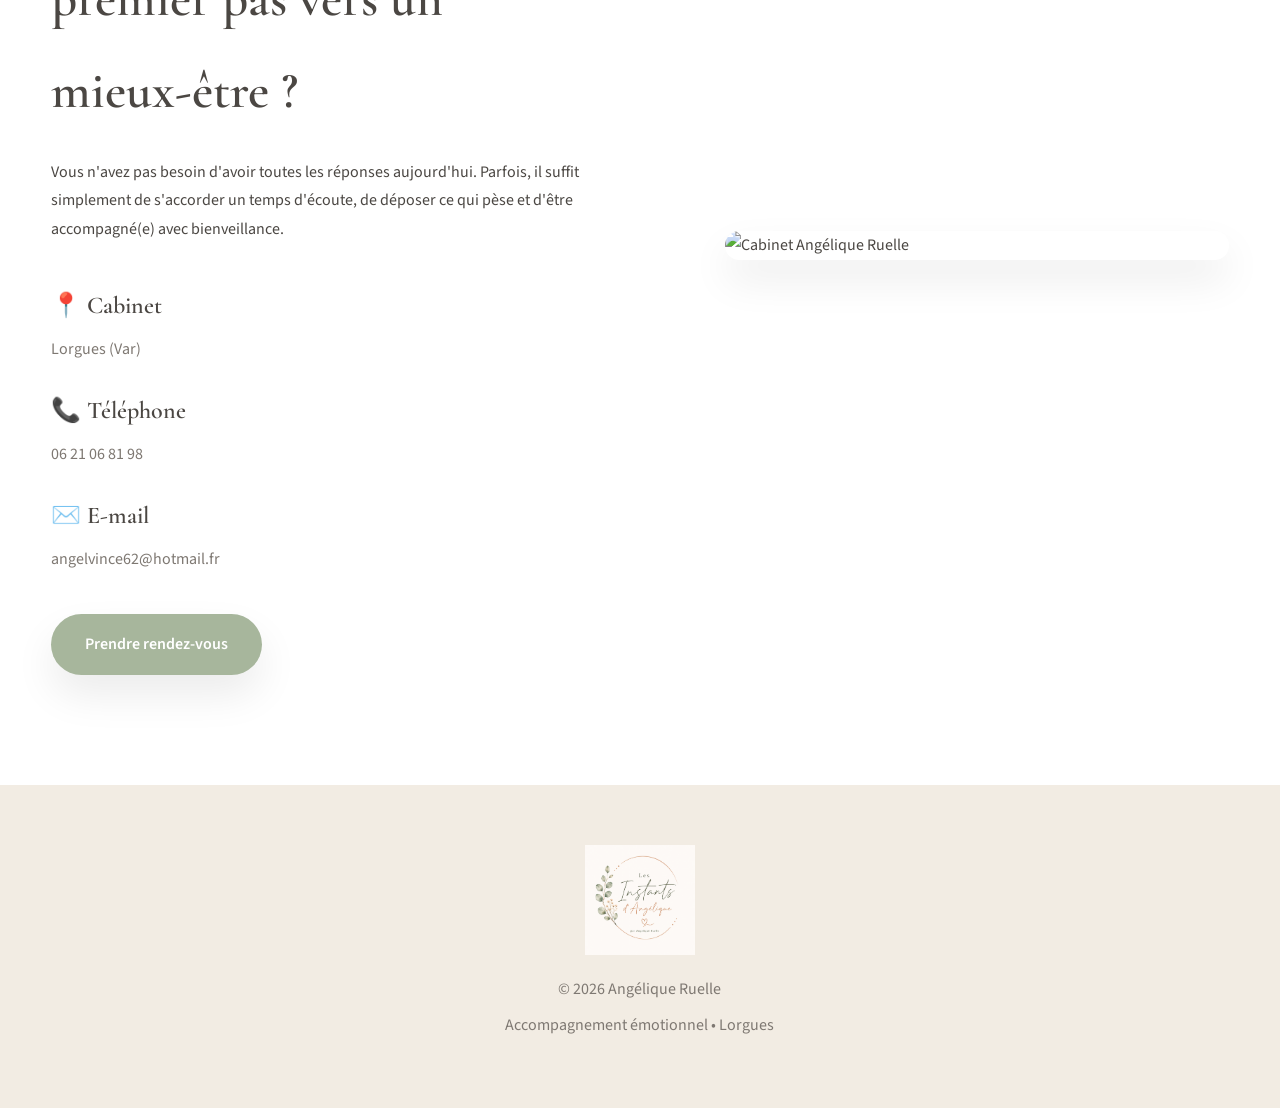
==== commit d6581437: "Update index.html" ====
--- a/index.html
+++ b/index.html
@@ -683,7 +683,7 @@
     </div>
 
 </footer>
-
+<script src="script.js"></script>
 </body>
 
 </html>
--- a/style.css
+++ b/style.css
@@ -1,5 +1,878 @@
-body{margin:0;font-family:Arial,sans-serif;background:#FAF8F4;color:#4A4743}
-.hero{min-height:100vh;display:flex;align-items:center;justify-content:center;
-background:linear-gradient(rgba(250,248,244,.5),rgba(250,248,244,.7))}
-.box{max-width:700px;text-align:center;padding:40px}
-.btn{display:inline-block;padding:14px 28px;background:#A8B8A5;color:#fff;text-decoration:none;border-radius:999px}
+/* ==========================================================
+   ANGÉLIQUE RUELLE
+   STYLE V2
+========================================================== */
+
+@import url('https://fonts.googleapis.com/css2?family=Cormorant+Garamond:wght@500;600;700&family=Source+Sans+3:wght@300;400;500;600&display=swap');
+
+/* ==========================================================
+   VARIABLES
+========================================================== */
+
+:root{
+
+    --blanc:#FAF8F4;
+
+    --blanc-pur:#FFFFFF;
+
+    --vert:#A7B69C;
+
+    --vert-fonce:#7C8E73;
+
+    --terracotta:#C98E7A;
+
+    --beige:#ECE5DC;
+
+    --texte:#4B4743;
+
+    --gris:#7E7872;
+
+    --ombre:0 20px 40px rgba(0,0,0,.08);
+
+    --radius:22px;
+
+}
+
+/* ==========================================================
+   RESET
+========================================================== */
+
+*{
+
+    margin:0;
+
+    padding:0;
+
+    box-sizing:border-box;
+
+}
+
+html{
+
+    scroll-behavior:smooth;
+
+}
+
+body{
+
+    font-family:'Source Sans 3',sans-serif;
+
+    background:var(--blanc);
+
+    color:var(--texte);
+
+    line-height:1.8;
+
+    overflow-x:hidden;
+
+}
+
+img{
+
+    max-width:100%;
+
+    display:block;
+
+}
+
+a{
+
+    text-decoration:none;
+
+    color:inherit;
+
+}
+
+.container{
+
+    width:min(1200px,92%);
+
+    margin:auto;
+
+}
+
+/* ==========================================================
+   TITRES
+========================================================== */
+
+h1,
+h2,
+h3{
+
+    font-family:'Cormorant Garamond',serif;
+
+    font-weight:600;
+
+    color:var(--texte);
+
+}
+
+h1{
+
+    font-size:clamp(3rem,6vw,5rem);
+
+    line-height:1.1;
+
+}
+
+h2{
+
+    font-size:clamp(2.2rem,4vw,3.5rem);
+
+    margin-bottom:20px;
+
+}
+
+h3{
+
+    font-size:1.5rem;
+
+}
+
+.section-tag{
+
+    display:inline-block;
+
+    color:var(--terracotta);
+
+    letter-spacing:2px;
+
+    text-transform:uppercase;
+
+    font-size:.85rem;
+
+    margin-bottom:18px;
+
+}
+
+.section-intro{
+
+    max-width:720px;
+
+    margin:auto;
+
+    color:var(--gris);
+
+    font-size:1.15rem;
+
+}
+
+/* ==========================================================
+   BOUTONS
+========================================================== */
+
+.btn-principal{
+
+    display:inline-flex;
+
+    align-items:center;
+
+    justify-content:center;
+
+    padding:16px 34px;
+
+    border-radius:999px;
+
+    background:var(--vert);
+
+    color:white;
+
+    transition:.35s;
+
+    font-weight:600;
+
+    box-shadow:var(--ombre);
+
+}
+
+.btn-principal:hover{
+
+    background:var(--vert-fonce);
+
+    transform:translateY(-3px);
+
+}
+
+.btn-secondaire{
+
+    display:inline-flex;
+
+    align-items:center;
+
+    justify-content:center;
+
+    padding:16px 34px;
+
+    border-radius:999px;
+
+    border:1px solid rgba(0,0,0,.08);
+
+    background:white;
+
+    transition:.35s;
+
+}
+
+.btn-secondaire:hover{
+
+    background:var(--blanc);
+
+}
+
+/* ==========================================================
+   NAVIGATION
+========================================================== */
+
+.navbar{
+
+    position:absolute;
+
+    left:0;
+
+    top:0;
+
+    width:100%;
+
+    padding:28px 5%;
+
+    display:flex;
+
+    justify-content:space-between;
+
+    align-items:center;
+
+    z-index:100;
+
+}
+
+.logo img{
+
+    height:70px;
+
+}
+
+.navbar ul{
+
+    display:flex;
+
+    gap:34px;
+
+    list-style:none;
+
+}
+
+.navbar li{
+
+    font-size:1rem;
+
+}
+
+.navbar a{
+
+    transition:.3s;
+
+}
+
+.navbar a:hover{
+
+    color:var(--terracotta);
+
+}
+
+.btn-rdv{
+
+    padding:14px 28px;
+
+    border-radius:999px;
+
+    background:var(--vert);
+
+    color:white;
+
+}
+
+/* ==========================================================
+   HERO
+========================================================== */
+
+.hero{
+
+    position:relative;
+
+    min-height:100vh;
+
+    display:flex;
+
+    align-items:center;
+
+    justify-content:center;
+
+    background:
+    linear-gradient(rgba(250,248,244,.60),
+    rgba(250,248,244,.72)),
+    url(images/hero.jpg);
+
+    background-size:cover;
+
+    background-position:center;
+
+}
+
+.hero-content{
+
+    text-align:center;
+
+    width:min(900px,90%);
+
+}
+
+.subtitle{
+
+    text-transform:uppercase;
+
+    letter-spacing:4px;
+
+    color:var(--terracotta);
+
+    margin-bottom:22px;
+
+}
+
+.hero p{
+
+    max-width:760px;
+
+    margin:30px auto;
+
+    font-size:1.2rem;
+
+    color:var(--gris);
+
+}
+
+.hero-buttons{
+
+    display:flex;
+
+    justify-content:center;
+
+    gap:18px;
+
+    flex-wrap:wrap;
+
+    margin-top:40px;
+
+}
+/* ==========================================================
+   SECTIONS
+========================================================== */
+
+section{
+
+    padding:110px 0;
+
+}
+
+section:nth-child(even){
+
+    background:var(--blanc-pur);
+
+}
+
+/* ==========================================================
+   PEUT-ÊTRE TRAVERSEZ-VOUS...
+========================================================== */
+
+.cards{
+
+    margin-top:60px;
+
+    display:grid;
+
+    grid-template-columns:repeat(auto-fit,minmax(260px,1fr));
+
+    gap:30px;
+
+}
+
+.card{
+
+    background:white;
+
+    border-radius:var(--radius);
+
+    padding:40px 30px;
+
+    box-shadow:var(--ombre);
+
+    transition:.35s;
+
+    border:1px solid rgba(0,0,0,.05);
+
+}
+
+.card:hover{
+
+    transform:translateY(-8px);
+
+}
+
+.card .icon{
+
+    font-size:2rem;
+
+    margin-bottom:20px;
+
+}
+
+.card h3{
+
+    margin-bottom:15px;
+
+}
+
+.card p{
+
+    color:var(--gris);
+
+}
+
+/* ==========================================================
+   A PROPOS
+========================================================== */
+
+.about{
+
+    background:var(--beige);
+
+}
+
+.about-grid{
+
+    display:grid;
+
+    grid-template-columns:1fr 1fr;
+
+    gap:80px;
+
+    align-items:center;
+
+}
+
+.about-image img{
+
+    border-radius:30px;
+
+    box-shadow:var(--ombre);
+
+}
+
+.about-content p{
+
+    margin-bottom:22px;
+
+    color:var(--gris);
+
+    font-size:1.08rem;
+
+}
+
+/* ==========================================================
+   GALERIE CABINET
+========================================================== */
+
+.gallery{
+
+    margin-top:60px;
+
+    display:grid;
+
+    grid-template-columns:2fr 1fr 1fr;
+
+    grid-auto-rows:260px;
+
+    gap:20px;
+
+}
+
+.gallery-item{
+
+    overflow:hidden;
+
+    border-radius:24px;
+
+    box-shadow:var(--ombre);
+
+}
+
+.gallery-item.large{
+
+    grid-row:span 2;
+
+}
+
+.gallery img{
+
+    width:100%;
+
+    height:100%;
+
+    object-fit:cover;
+
+    transition:.5s;
+
+}
+
+.gallery img:hover{
+
+    transform:scale(1.05);
+
+}
+/* ==========================================================
+   MON ACCOMPAGNEMENT
+========================================================== */
+
+.accompagnement{
+
+    background:var(--blanc);
+
+}
+
+.steps{
+
+    margin-top:60px;
+
+    display:grid;
+
+    grid-template-columns:repeat(2,1fr);
+
+    gap:35px;
+
+}
+
+.step{
+
+    background:white;
+
+    padding:40px;
+
+    border-radius:24px;
+
+    box-shadow:var(--ombre);
+
+    position:relative;
+
+    transition:.35s;
+
+}
+
+.step:hover{
+
+    transform:translateY(-8px);
+
+}
+
+.number{
+
+    width:60px;
+
+    height:60px;
+
+    border-radius:50%;
+
+    background:var(--vert);
+
+    color:white;
+
+    display:flex;
+
+    align-items:center;
+
+    justify-content:center;
+
+    font-weight:700;
+
+    margin-bottom:25px;
+
+}
+
+.step p{
+
+    color:var(--gris);
+
+    margin-top:15px;
+
+}
+
+/* ==========================================================
+   TEMOIGNAGES
+========================================================== */
+
+.testimonials{
+
+    background:var(--beige);
+
+}
+
+.testimonial-grid{
+
+    display:grid;
+
+    grid-template-columns:repeat(3,1fr);
+
+    gap:30px;
+
+    margin-top:60px;
+
+}
+
+.testimonial{
+
+    background:white;
+
+    padding:35px;
+
+    border-radius:24px;
+
+    box-shadow:var(--ombre);
+
+}
+
+.quote{
+
+    font-size:3rem;
+
+    color:var(--terracotta);
+
+    line-height:1;
+
+}
+
+.author{
+
+    margin-top:25px;
+
+    color:var(--terracotta);
+
+    font-weight:600;
+
+}
+
+/* ==========================================================
+   CONTACT
+========================================================== */
+
+.contact-section{
+
+    background:linear-gradient(180deg,#FAF8F4,#F3EFE8);
+
+}
+
+.contact-grid{
+
+    display:grid;
+
+    grid-template-columns:1.2fr 1fr;
+
+    gap:70px;
+
+    align-items:center;
+
+}
+
+.contact-info{
+
+    margin:40px 0;
+
+}
+
+.info{
+
+    margin-bottom:25px;
+
+}
+
+.info h3{
+
+    margin-bottom:8px;
+
+}
+
+.info p{
+
+    color:var(--gris);
+
+}
+
+.contact-image img{
+
+    border-radius:30px;
+
+    box-shadow:var(--ombre);
+
+}
+
+/* ==========================================================
+   FOOTER
+========================================================== */
+
+.footer{
+
+    background:#F2ECE3;
+
+    text-align:center;
+
+    padding:60px 20px;
+
+}
+
+.footer-logo{
+
+    width:110px;
+
+    margin:0 auto 20px;
+
+}
+
+.footer p{
+
+    color:var(--gris);
+
+    margin:8px 0;
+
+}
+
+/* ==========================================================
+   RESPONSIVE
+========================================================== */
+
+@media(max-width:992px){
+
+    .about-grid,
+    .contact-grid,
+    .steps,
+    .testimonial-grid{
+
+        grid-template-columns:1fr;
+
+    }
+
+    .gallery{
+
+        grid-template-columns:1fr;
+
+        grid-auto-rows:260px;
+
+    }
+
+    .gallery-item.large{
+
+        grid-row:auto;
+
+    }
+
+    .navbar{
+
+        flex-direction:column;
+
+        gap:20px;
+
+    }
+
+    .navbar ul{
+
+        flex-wrap:wrap;
+
+        justify-content:center;
+
+        gap:18px;
+
+    }
+
+}
+
+@media(max-width:768px){
+
+    section{
+
+        padding:80px 0;
+
+    }
+
+    h1{
+
+        font-size:2.8rem;
+
+    }
+
+    h2{
+
+        font-size:2.2rem;
+
+    }
+
+    .hero-buttons{
+
+        flex-direction:column;
+
+    }
+
+    .btn-principal,
+    .btn-secondaire{
+
+        width:100%;
+
+    }
+
+}
+/* ==========================================
+   ANIMATIONS
+========================================== */
+
+.navbar-scroll{
+
+    position:fixed;
+
+    background:rgba(255,255,255,.95);
+
+    backdrop-filter:blur(12px);
+
+    box-shadow:0 8px 30px rgba(0,0,0,.08);
+
+    animation:menu .3s;
+
+}
+
+@keyframes menu{
+
+    from{
+
+        transform:translateY(-100%);
+
+    }
+
+    to{
+
+        transform:translateY(0);
+
+    }
+
+}
+
+.hidden{
+
+    opacity:0;
+
+    transform:translateY(40px);
+
+    transition:1s;
+
+}
+
+.show{
+
+    opacity:1;
+
+    transform:translateY(0);
+
+}
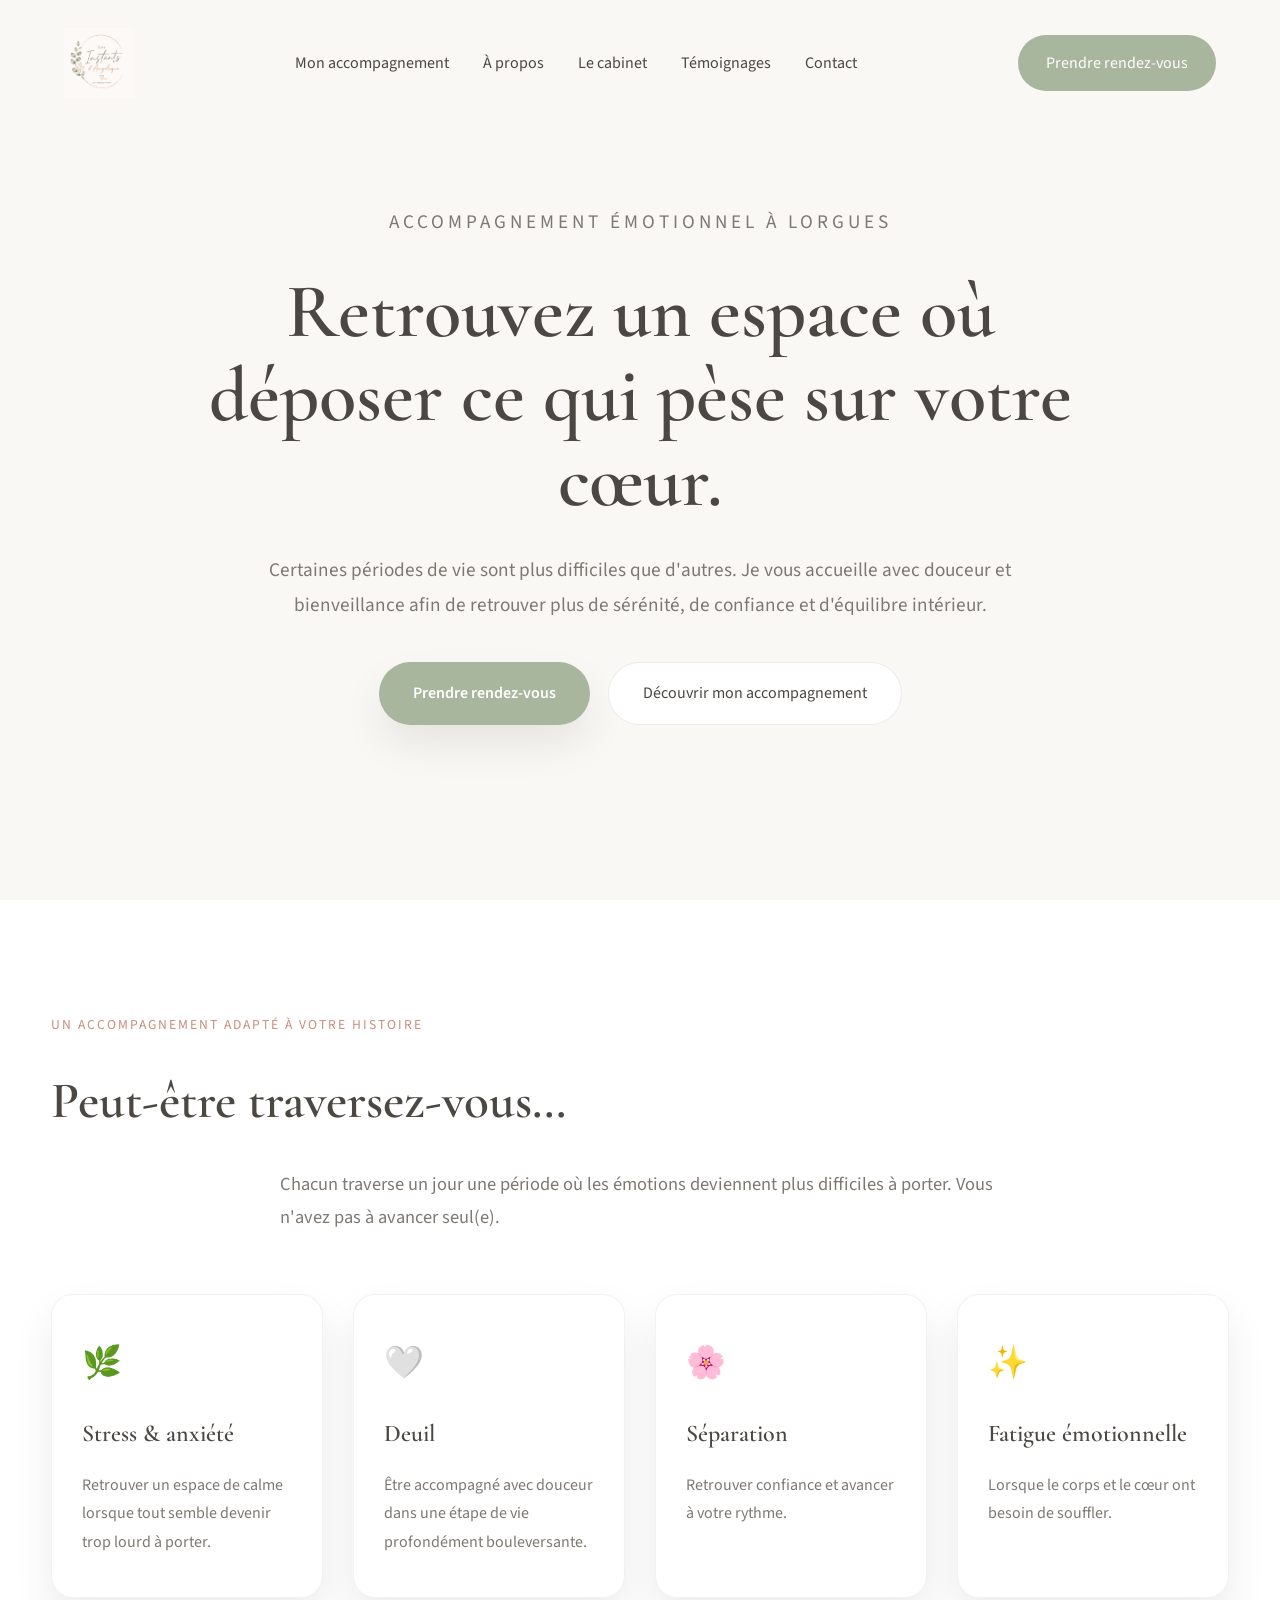
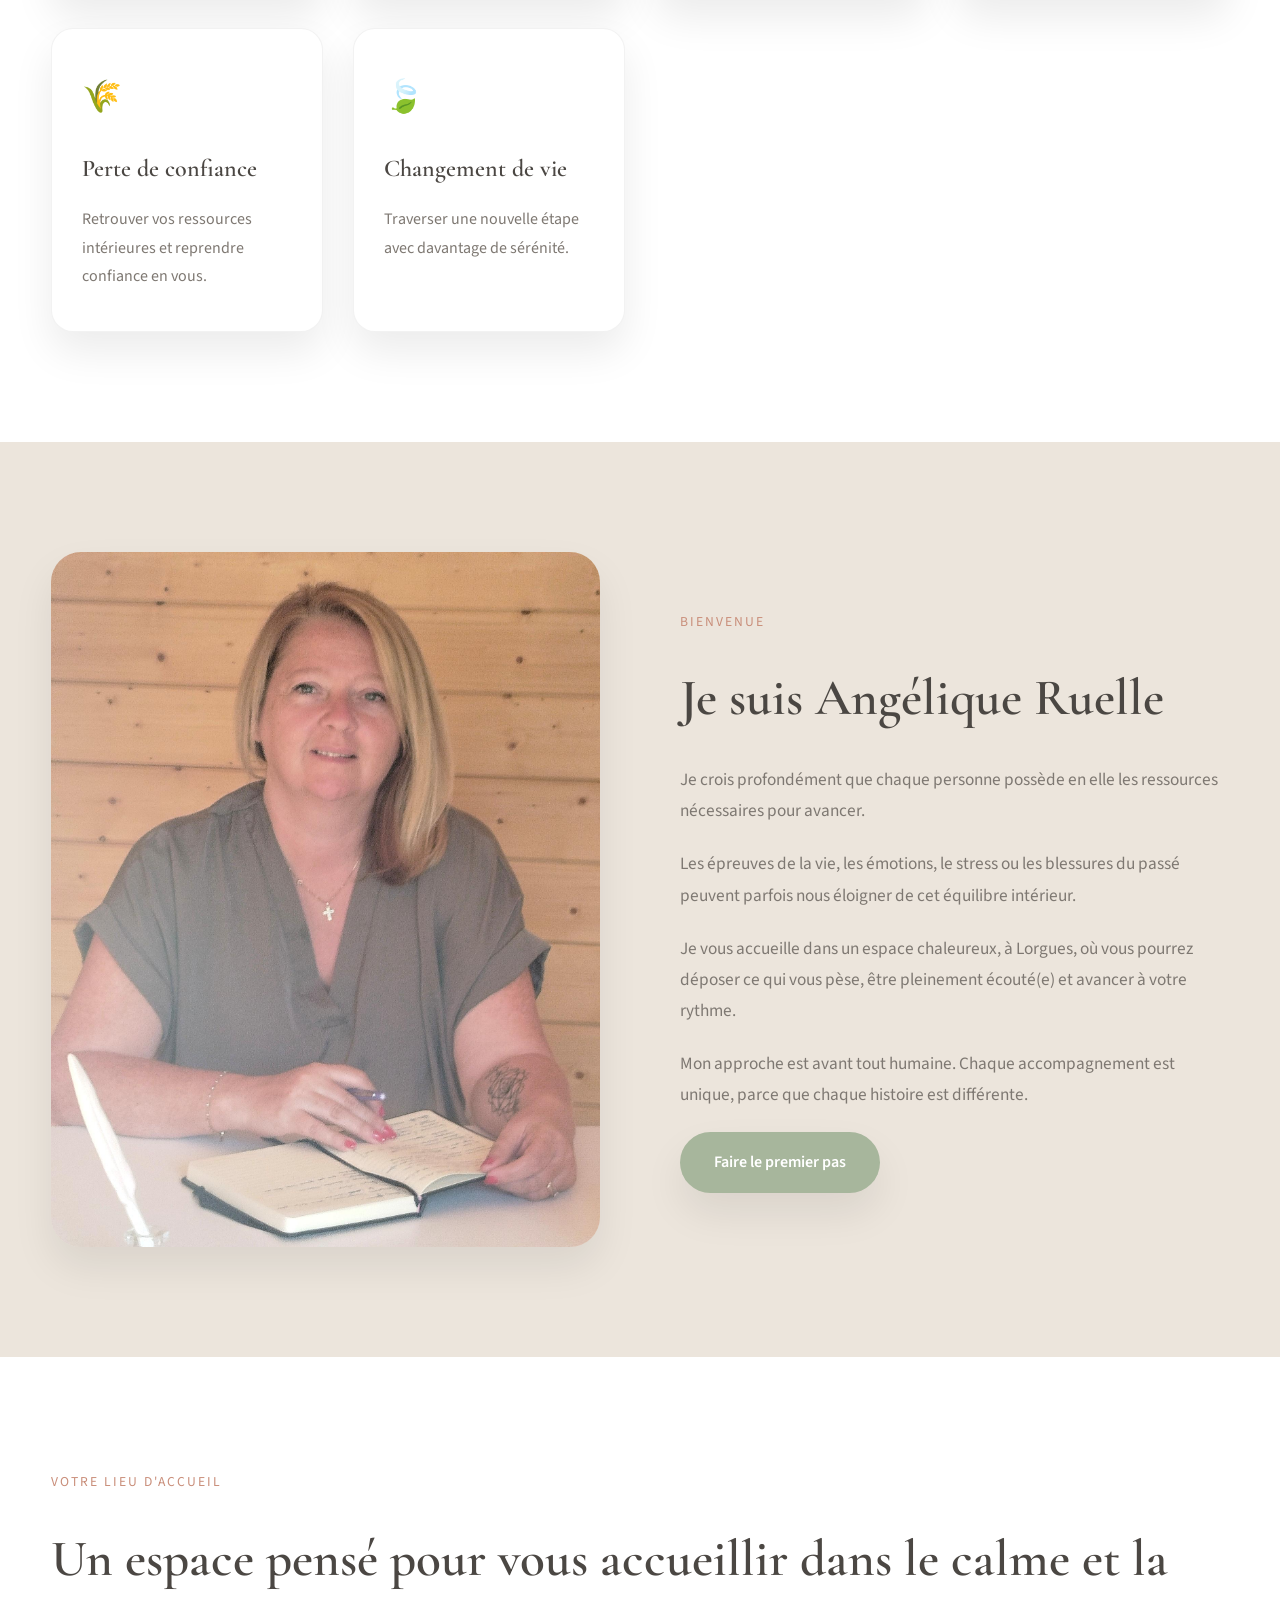
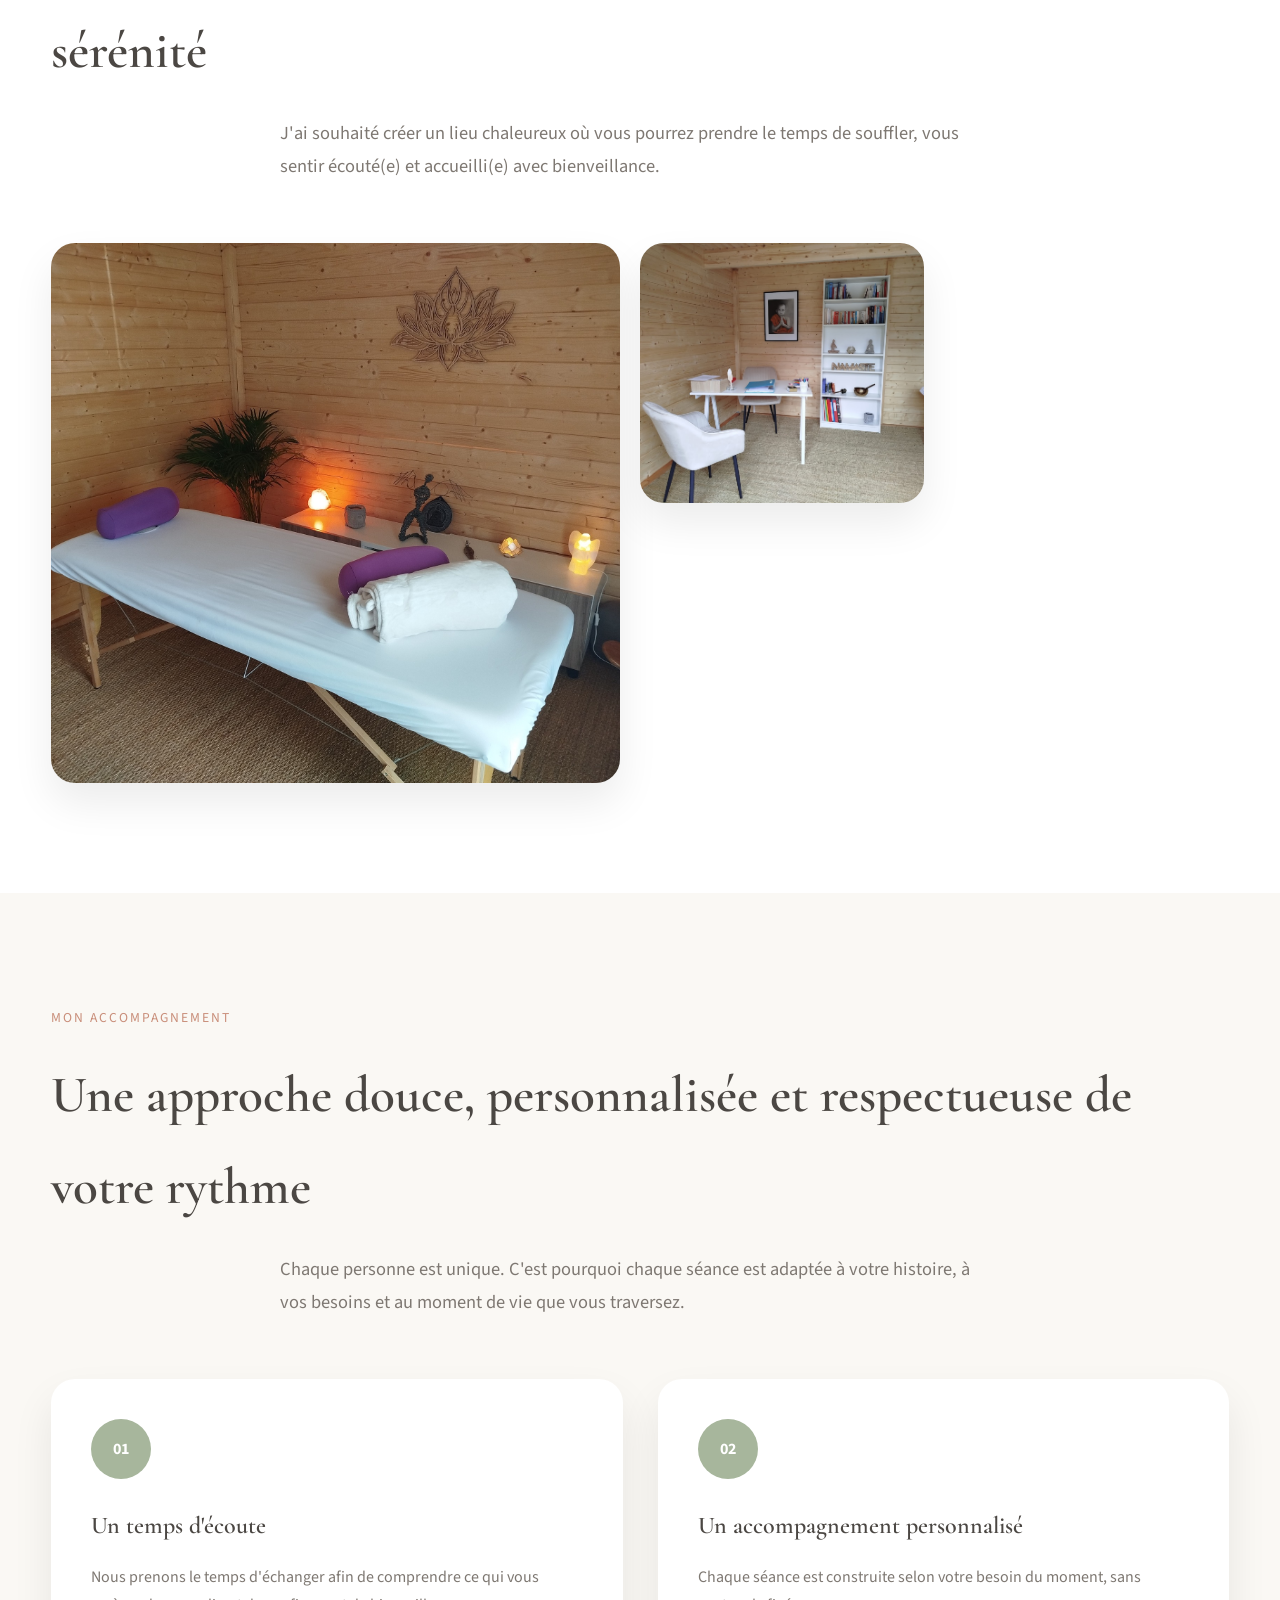
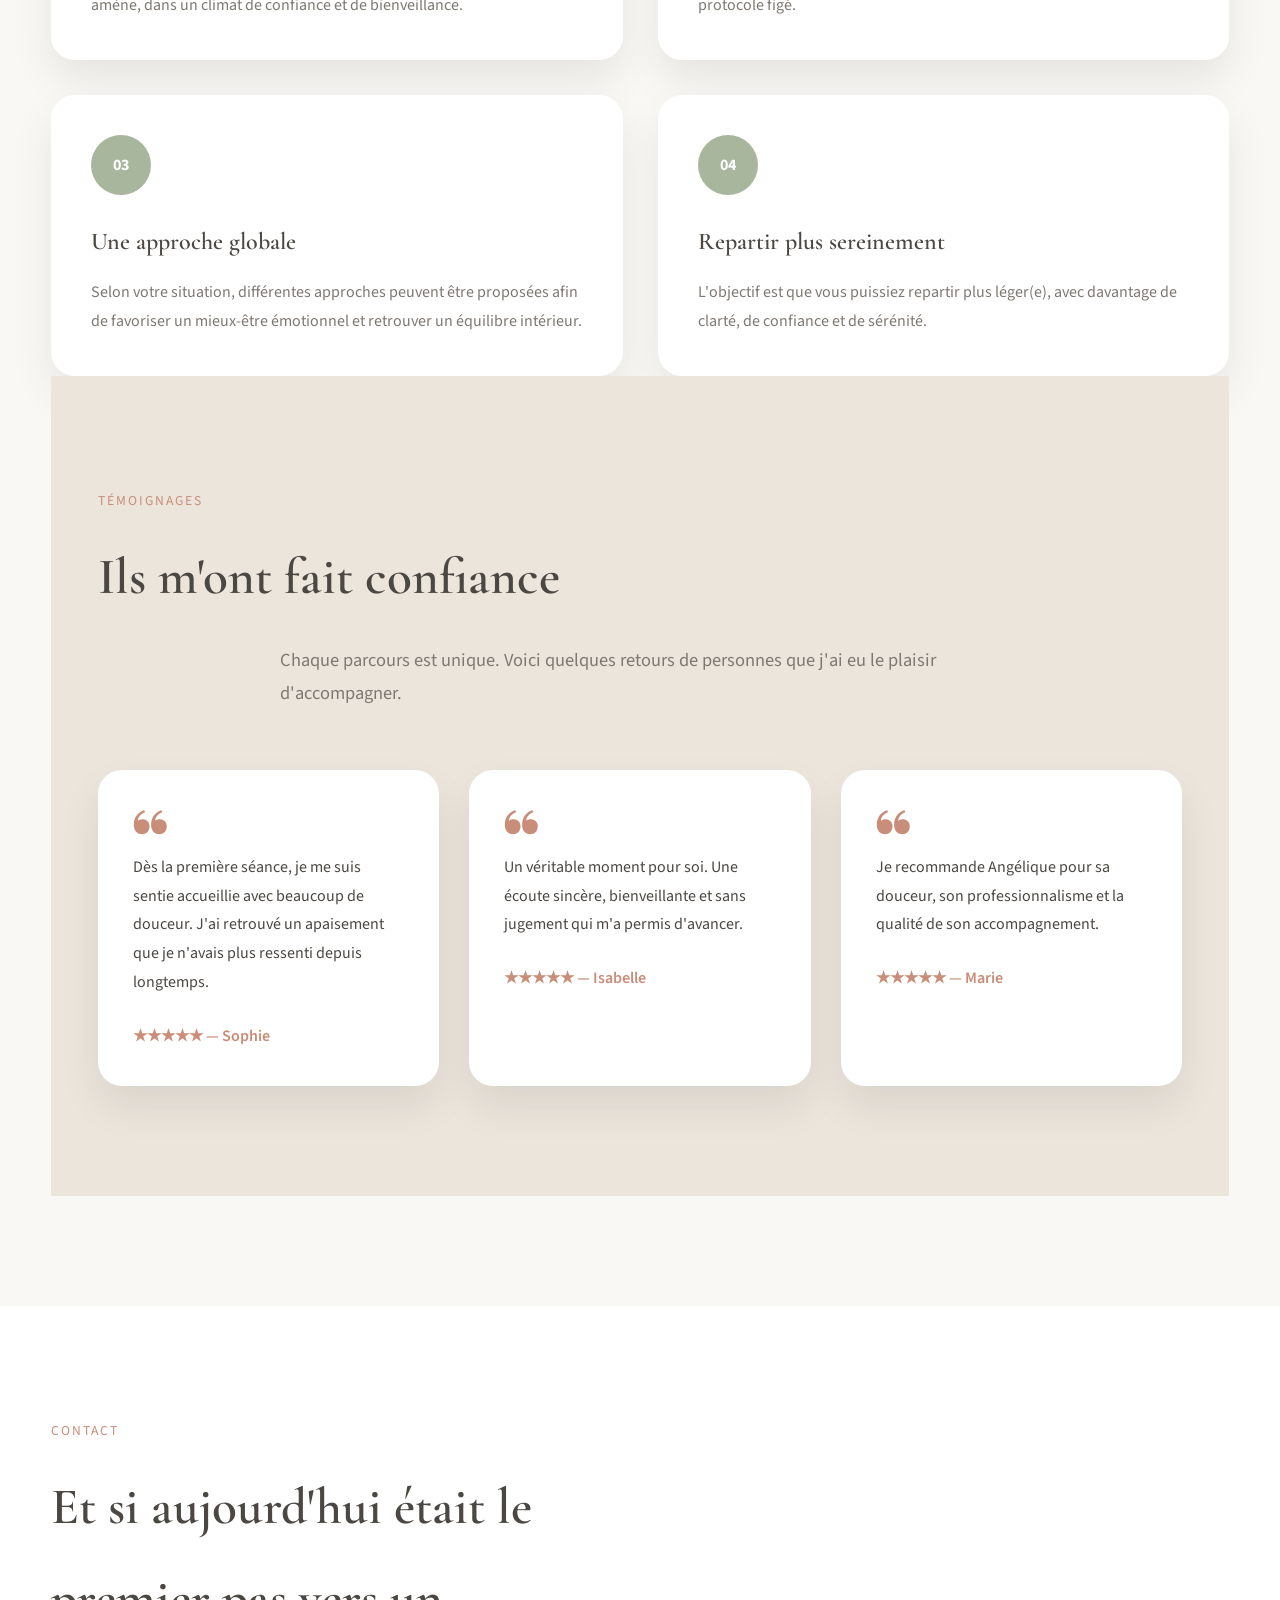
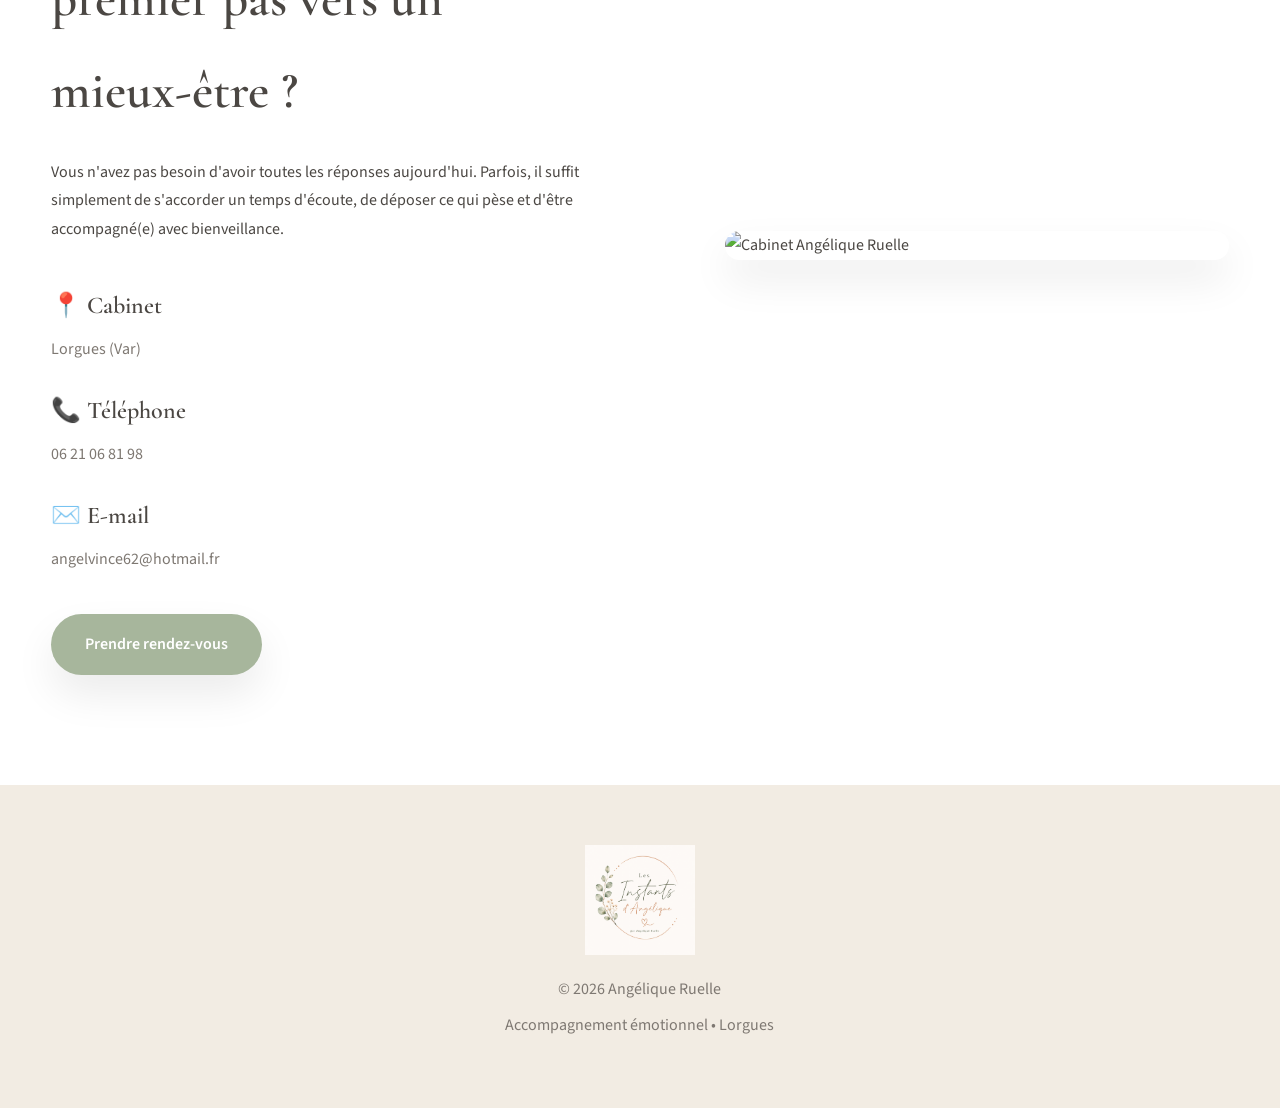
==== commit 94aba431: "Update index.html" ====
--- a/index.html
+++ b/index.html
@@ -277,7 +277,7 @@
 
         <div class="about-image">
 
-            <img src="angelique.jpg" alt="Angélique Ruelle">
+            <img src="angélique.jpg" alt="Angélique Ruelle">
 
         </div>
 
@@ -365,20 +365,13 @@
         <div class="gallery">
 
             <figure class="gallery-item large">
-                <img src="cabinet-1.jpg" alt="Cabinet d'Angélique Ruelle">
+                <img src="cabinet1.jpg" alt="Cabinet d'Angélique Ruelle">
             </figure>
 
             <figure class="gallery-item">
-                <img src="cabinet-2.jpg" alt="Espace d'accueil">
+                <img src="cabinet2.jpg" alt="Espace d'accueil">
             </figure>
 
-            <figure class="gallery-item">
-                <img src="cabinet-3.jpg" alt="Cabinet chaleureux">
-            </figure>
-
-            <figure class="gallery-item">
-                <img src="cabinet-4.jpg" alt="Coin détente">
-            </figure>
 
         </div>
 
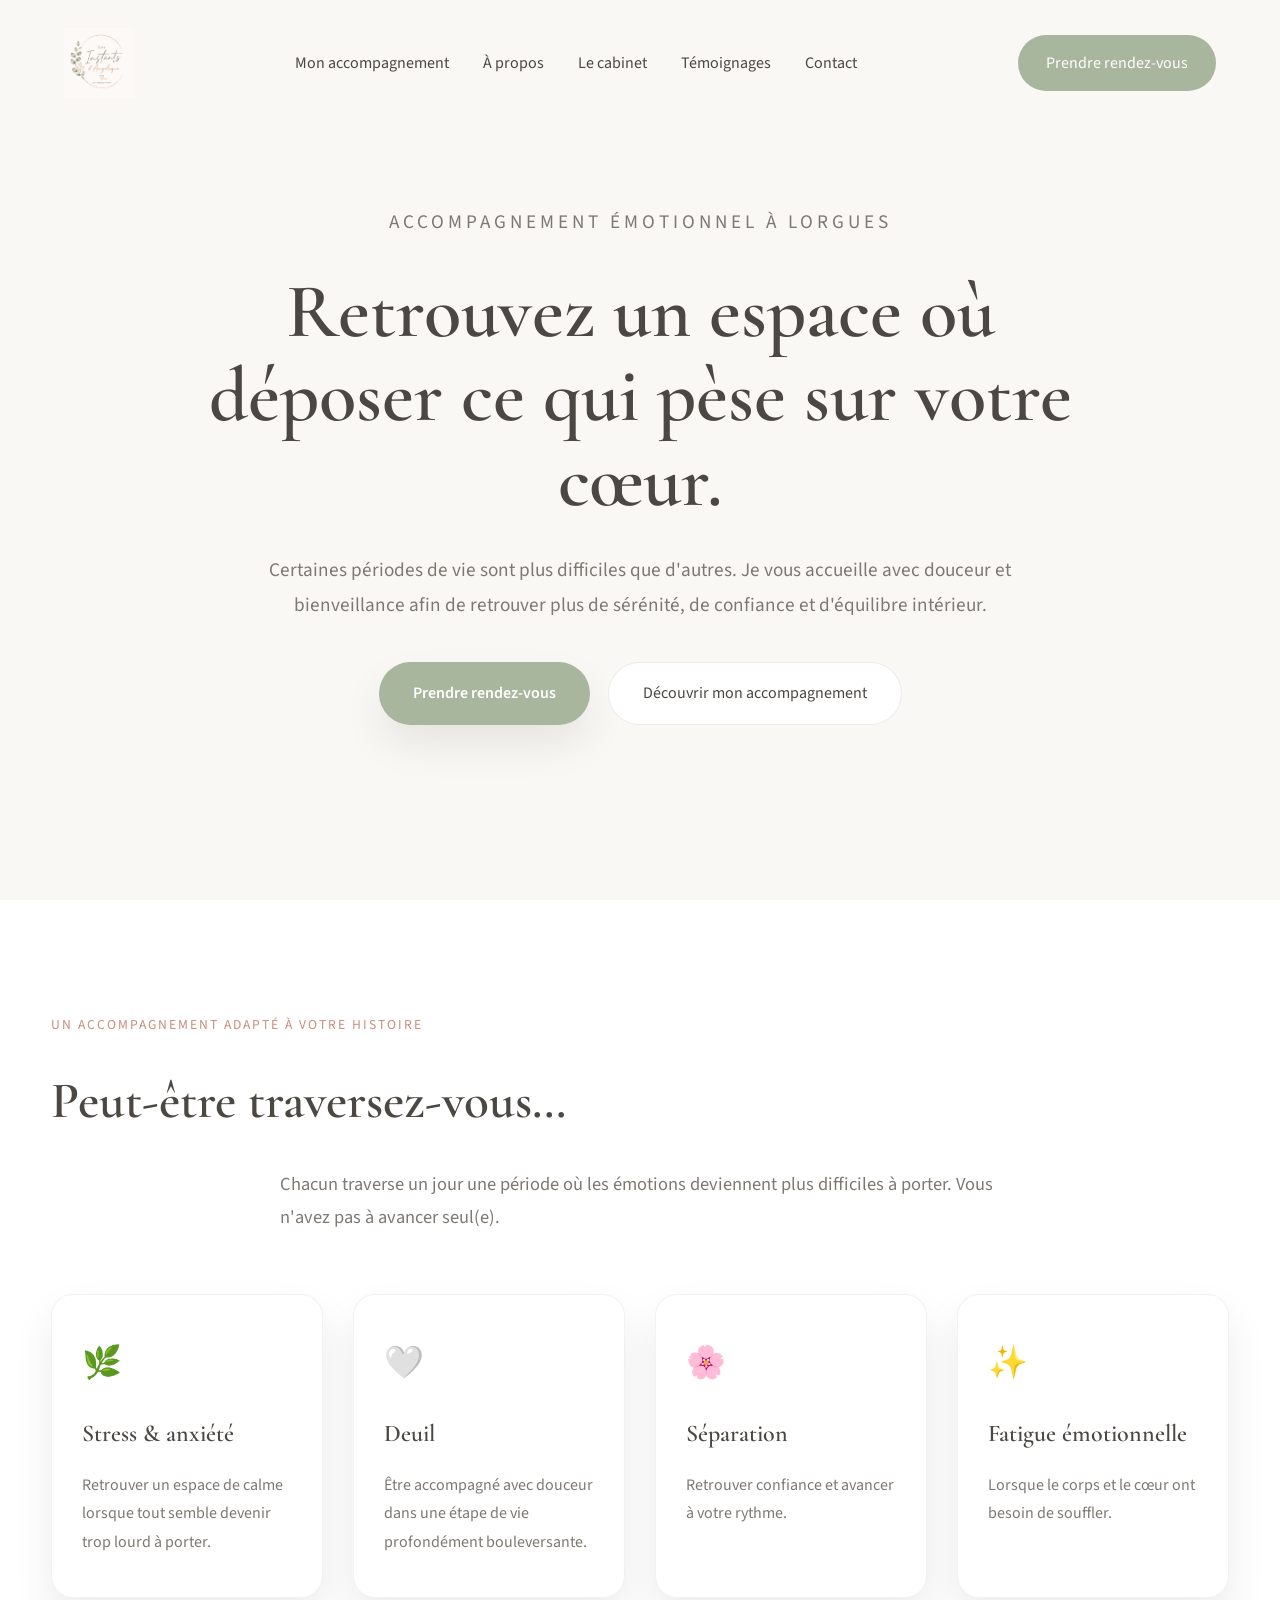
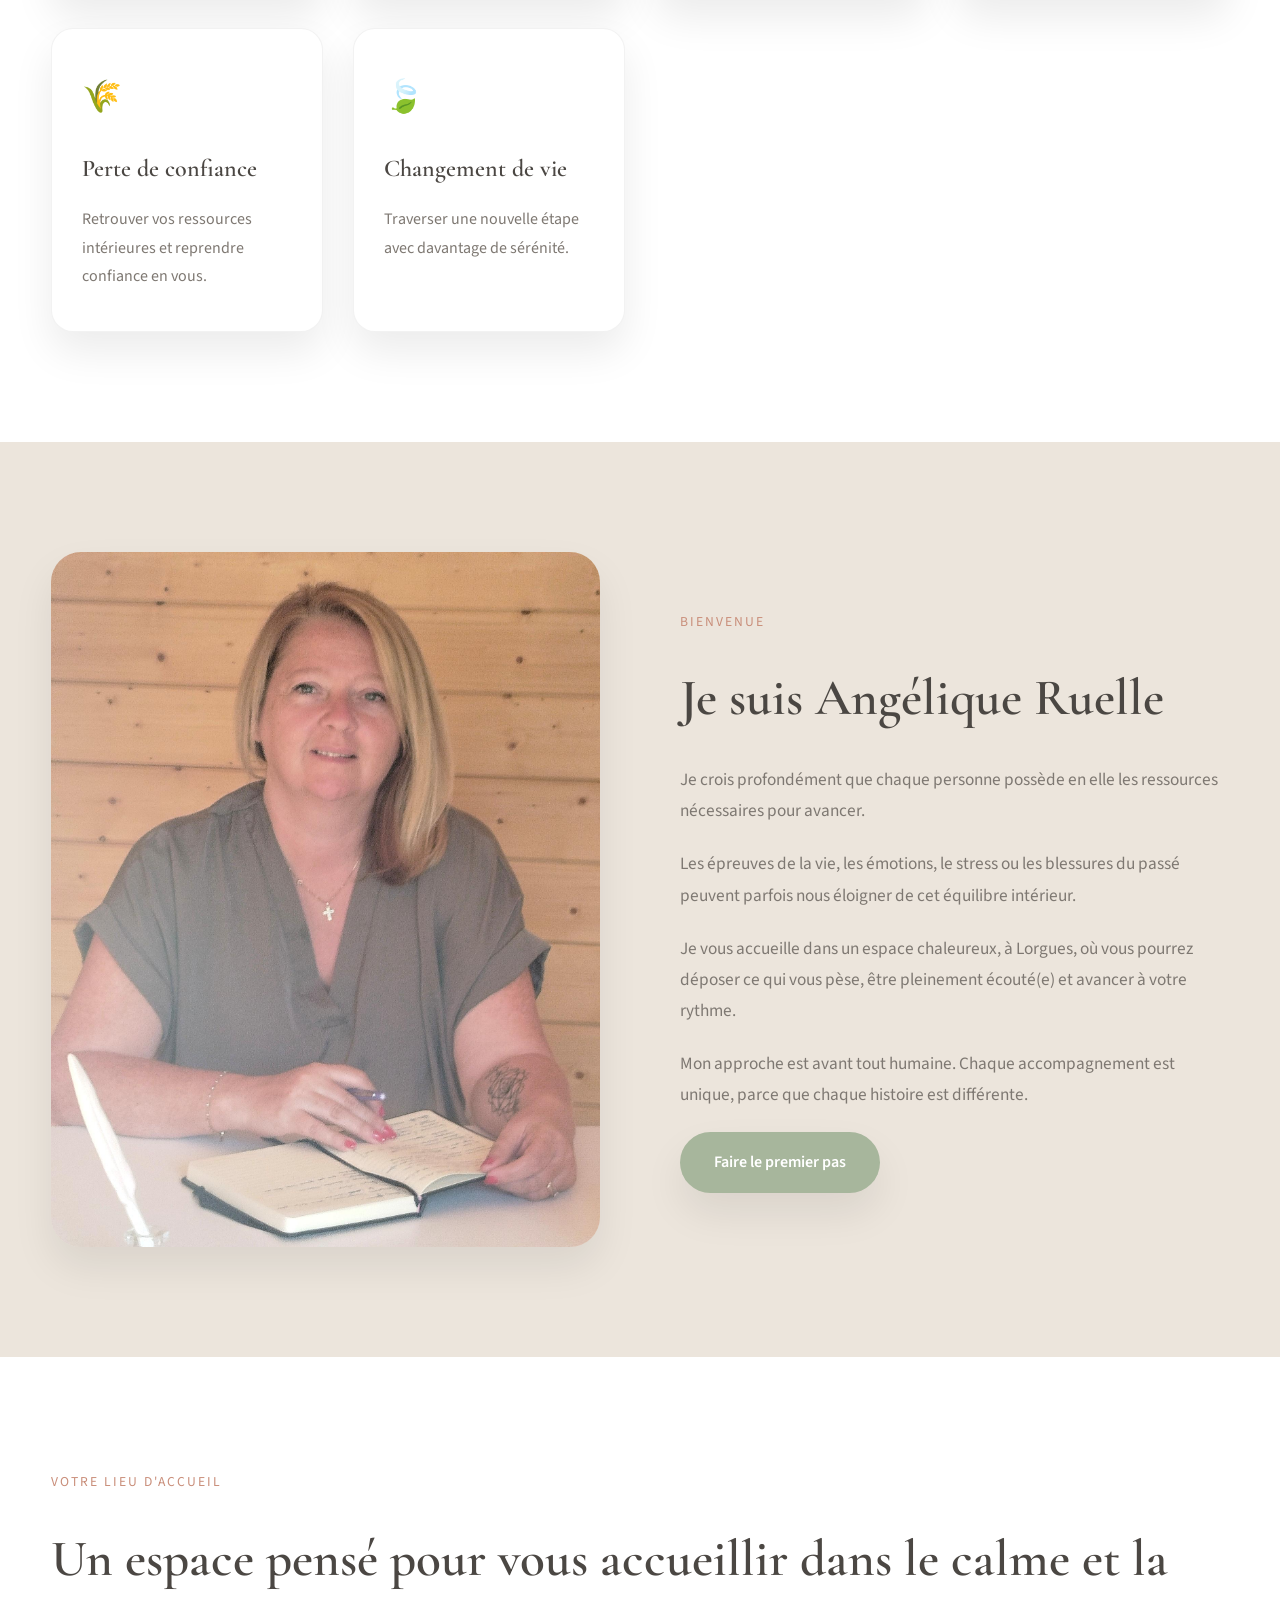
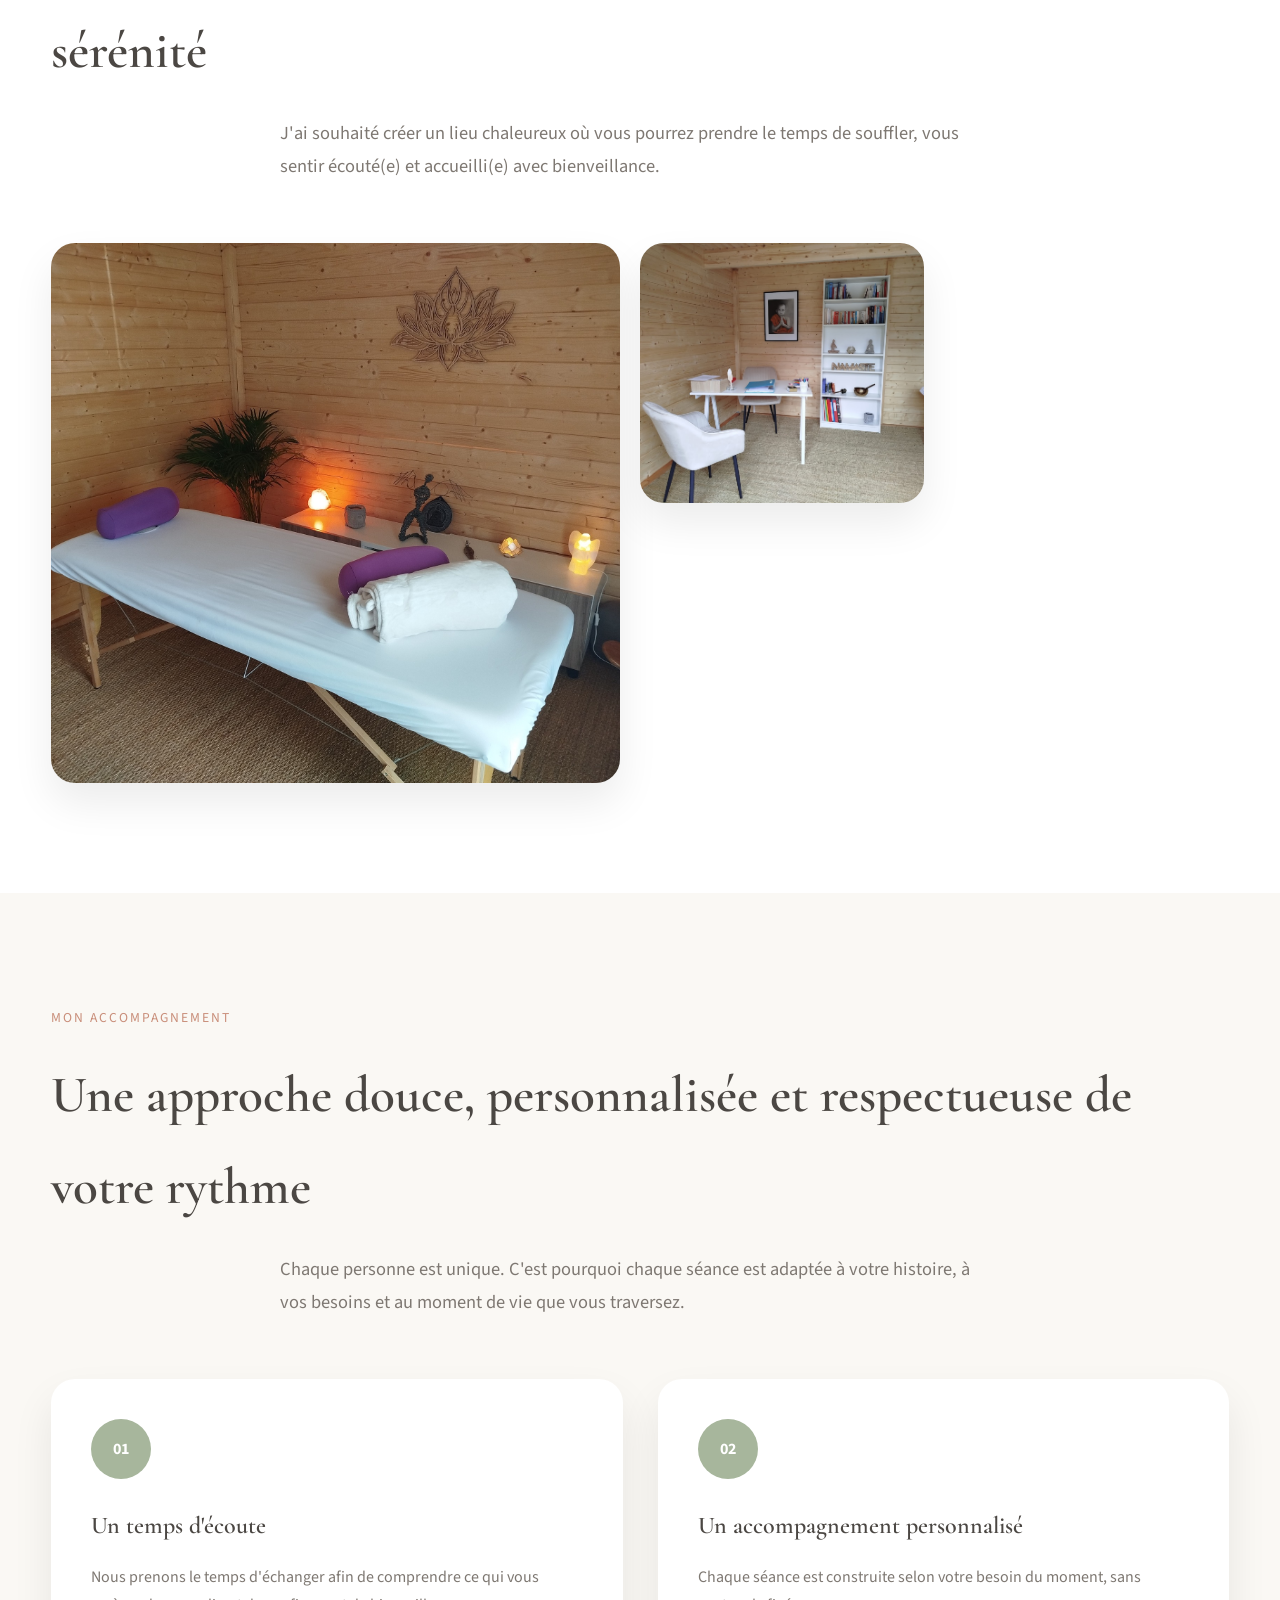
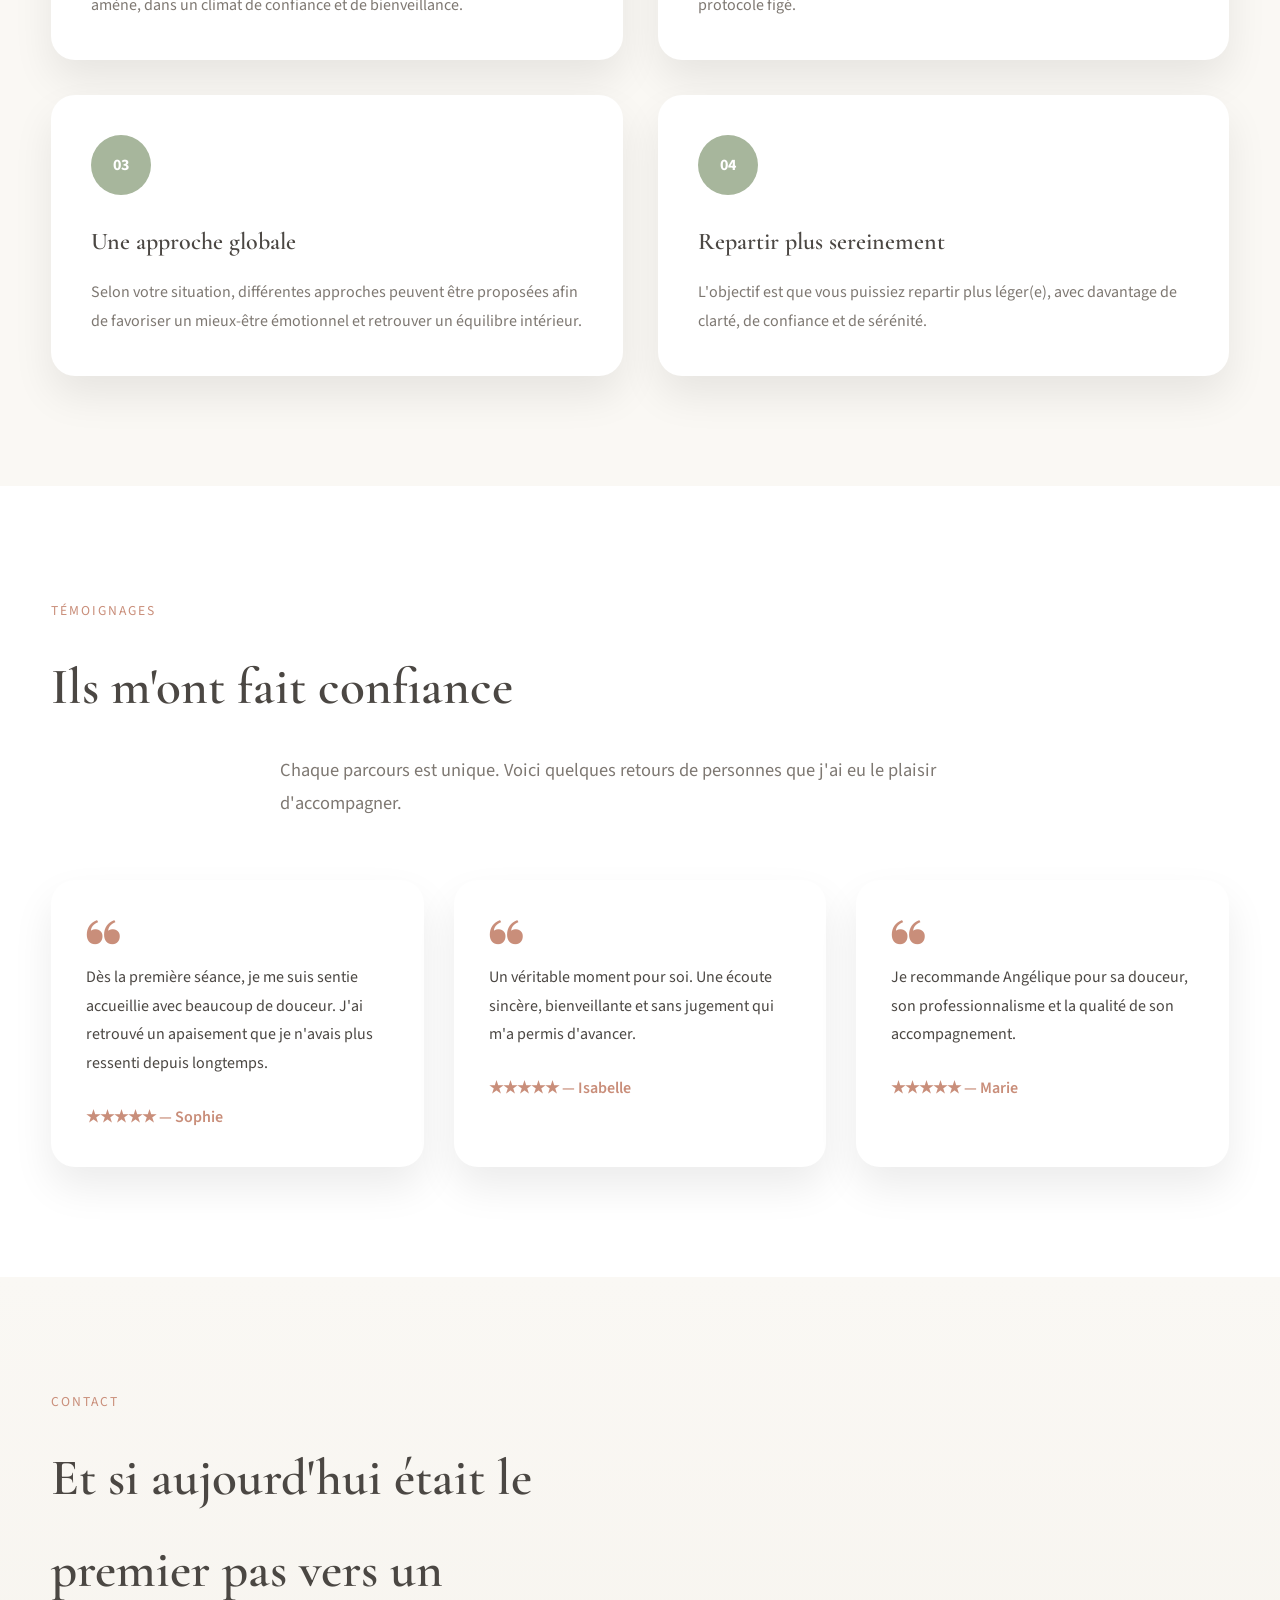
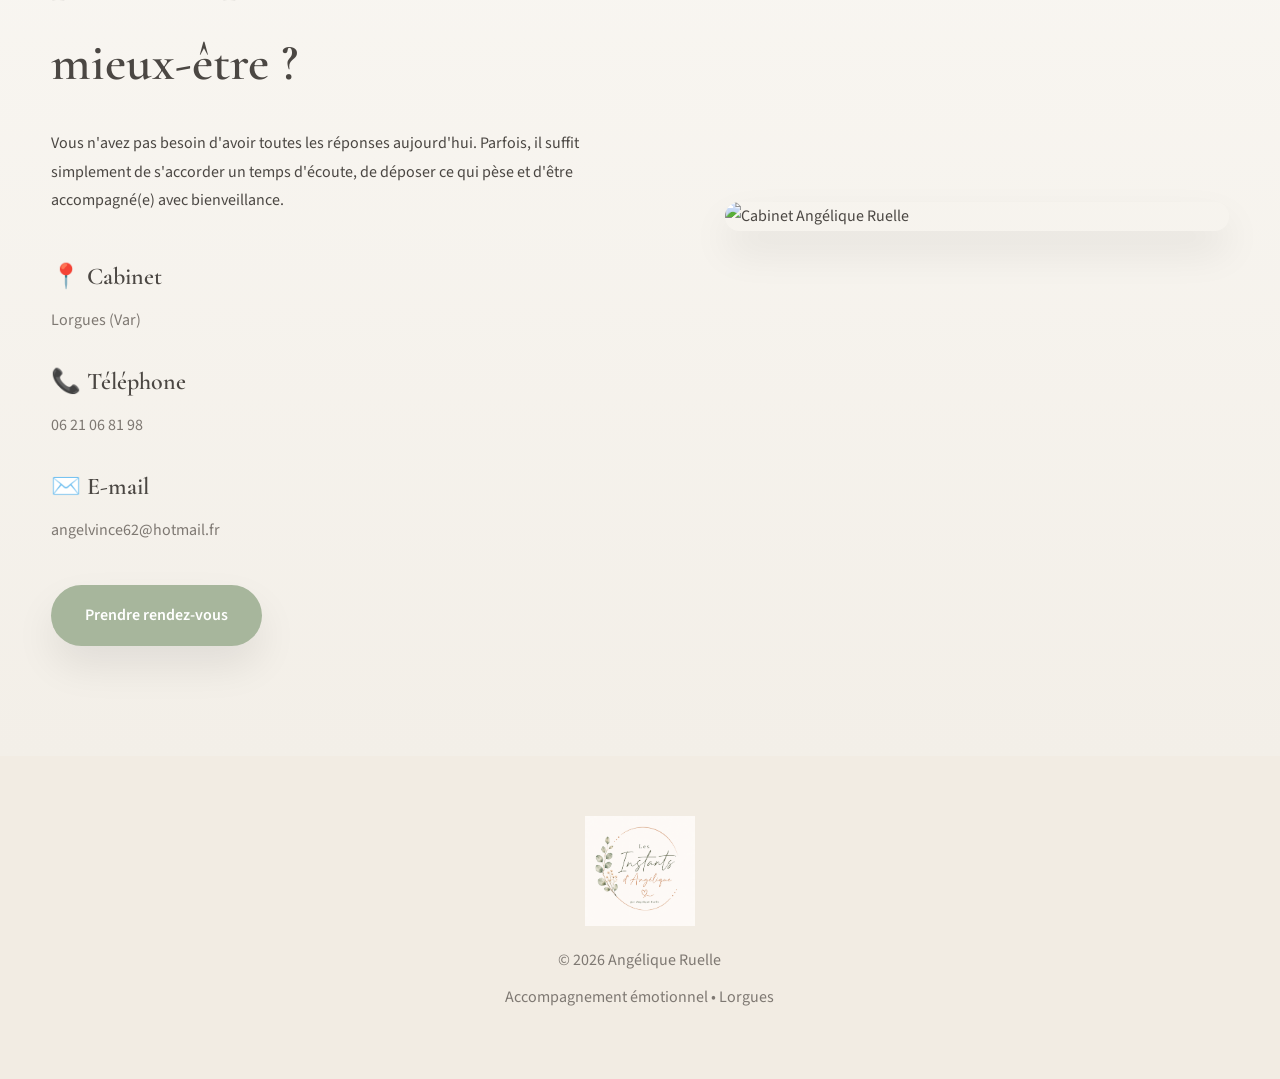
==== commit a15ffe28: "Update index.html" ====
--- a/index.html
+++ b/index.html
@@ -457,6 +457,9 @@
             </article>
 
         </div>
+            </div>
+
+</section>
         <!-- ===========================================
      TÉMOIGNAGES
 ============================================ -->
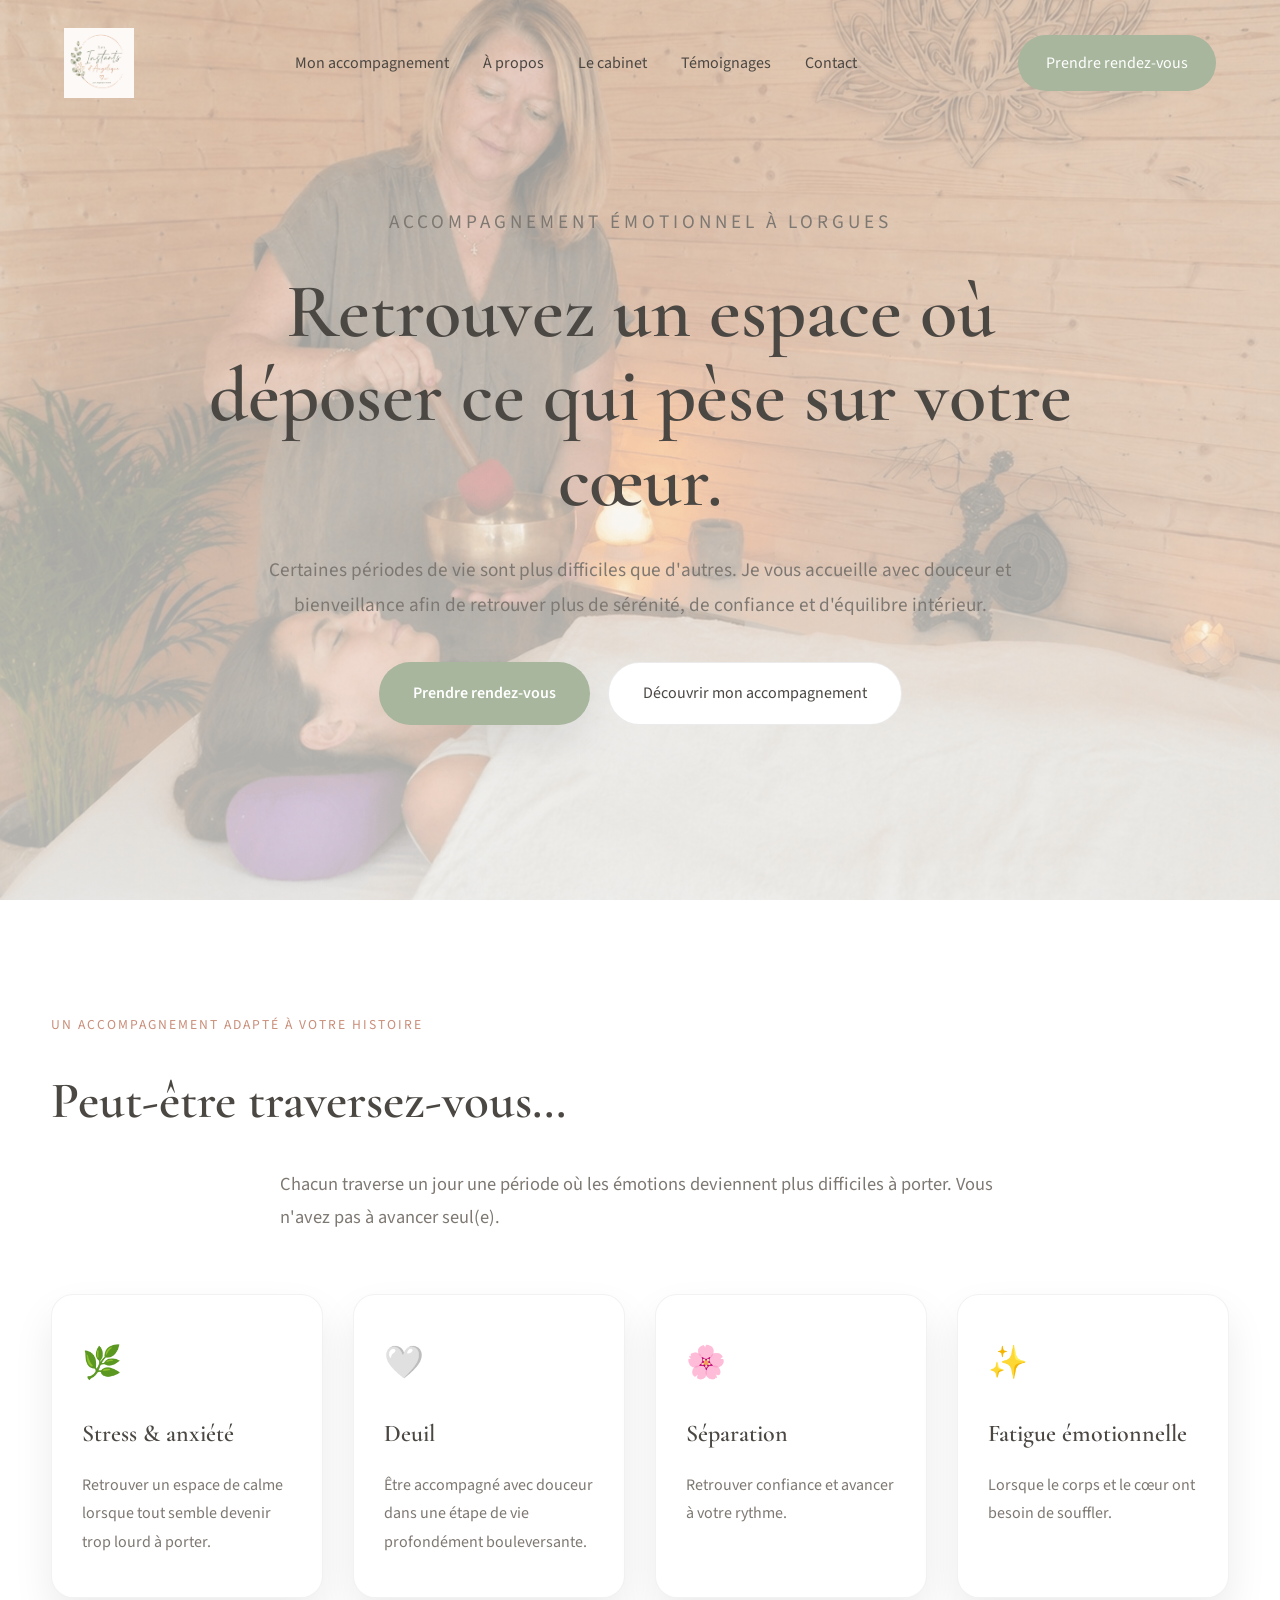
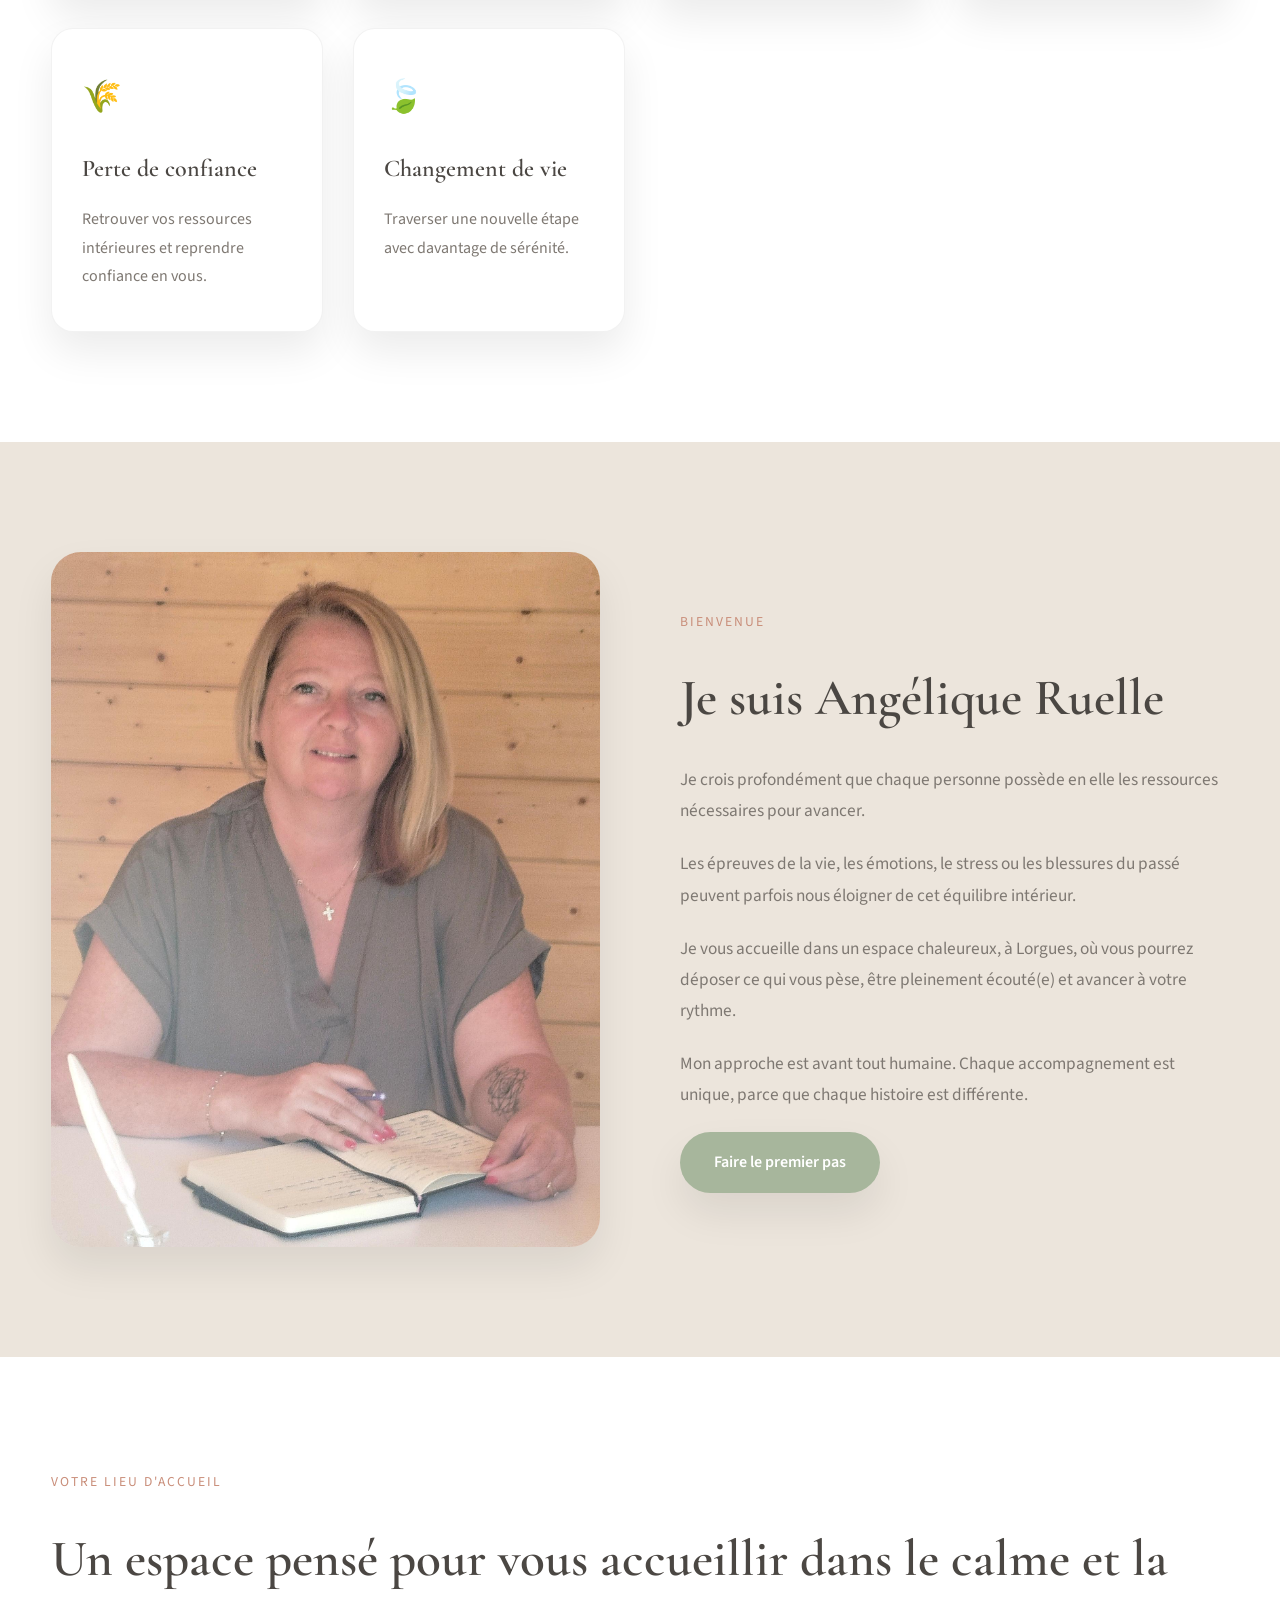
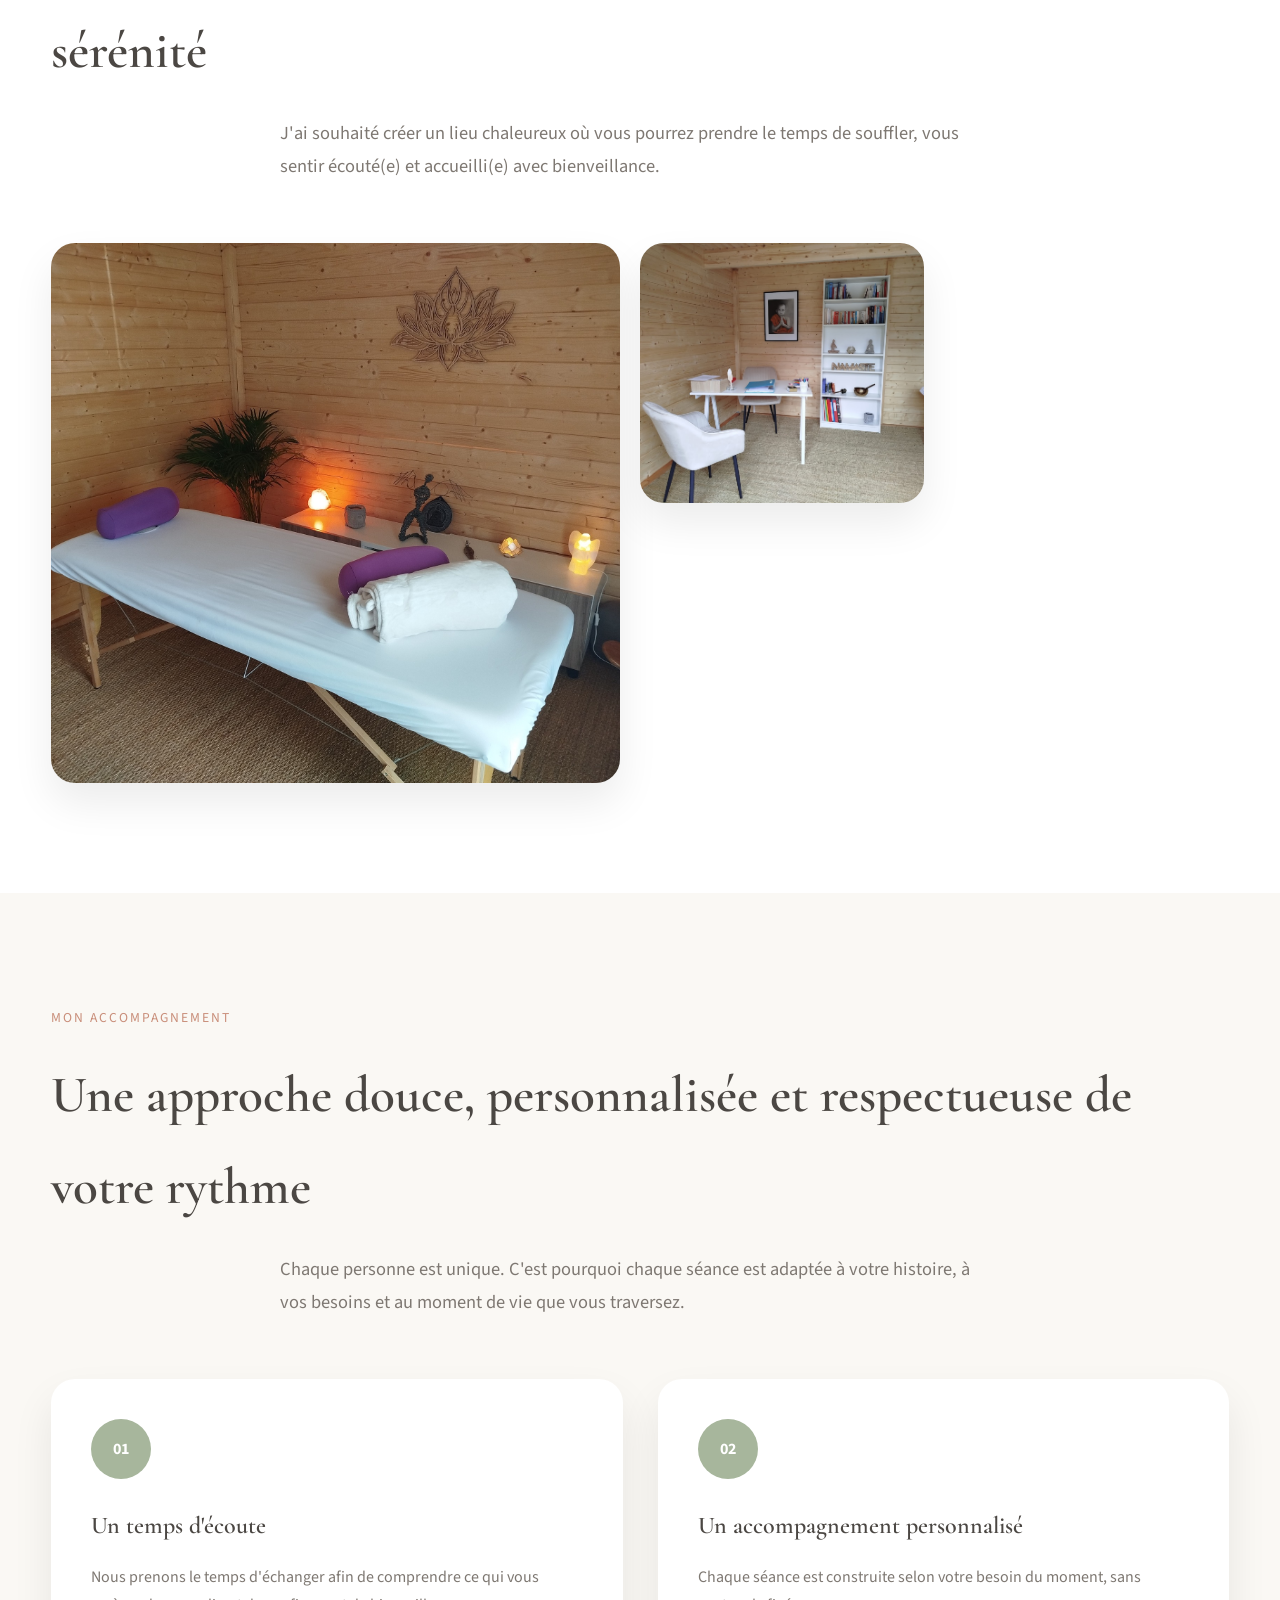
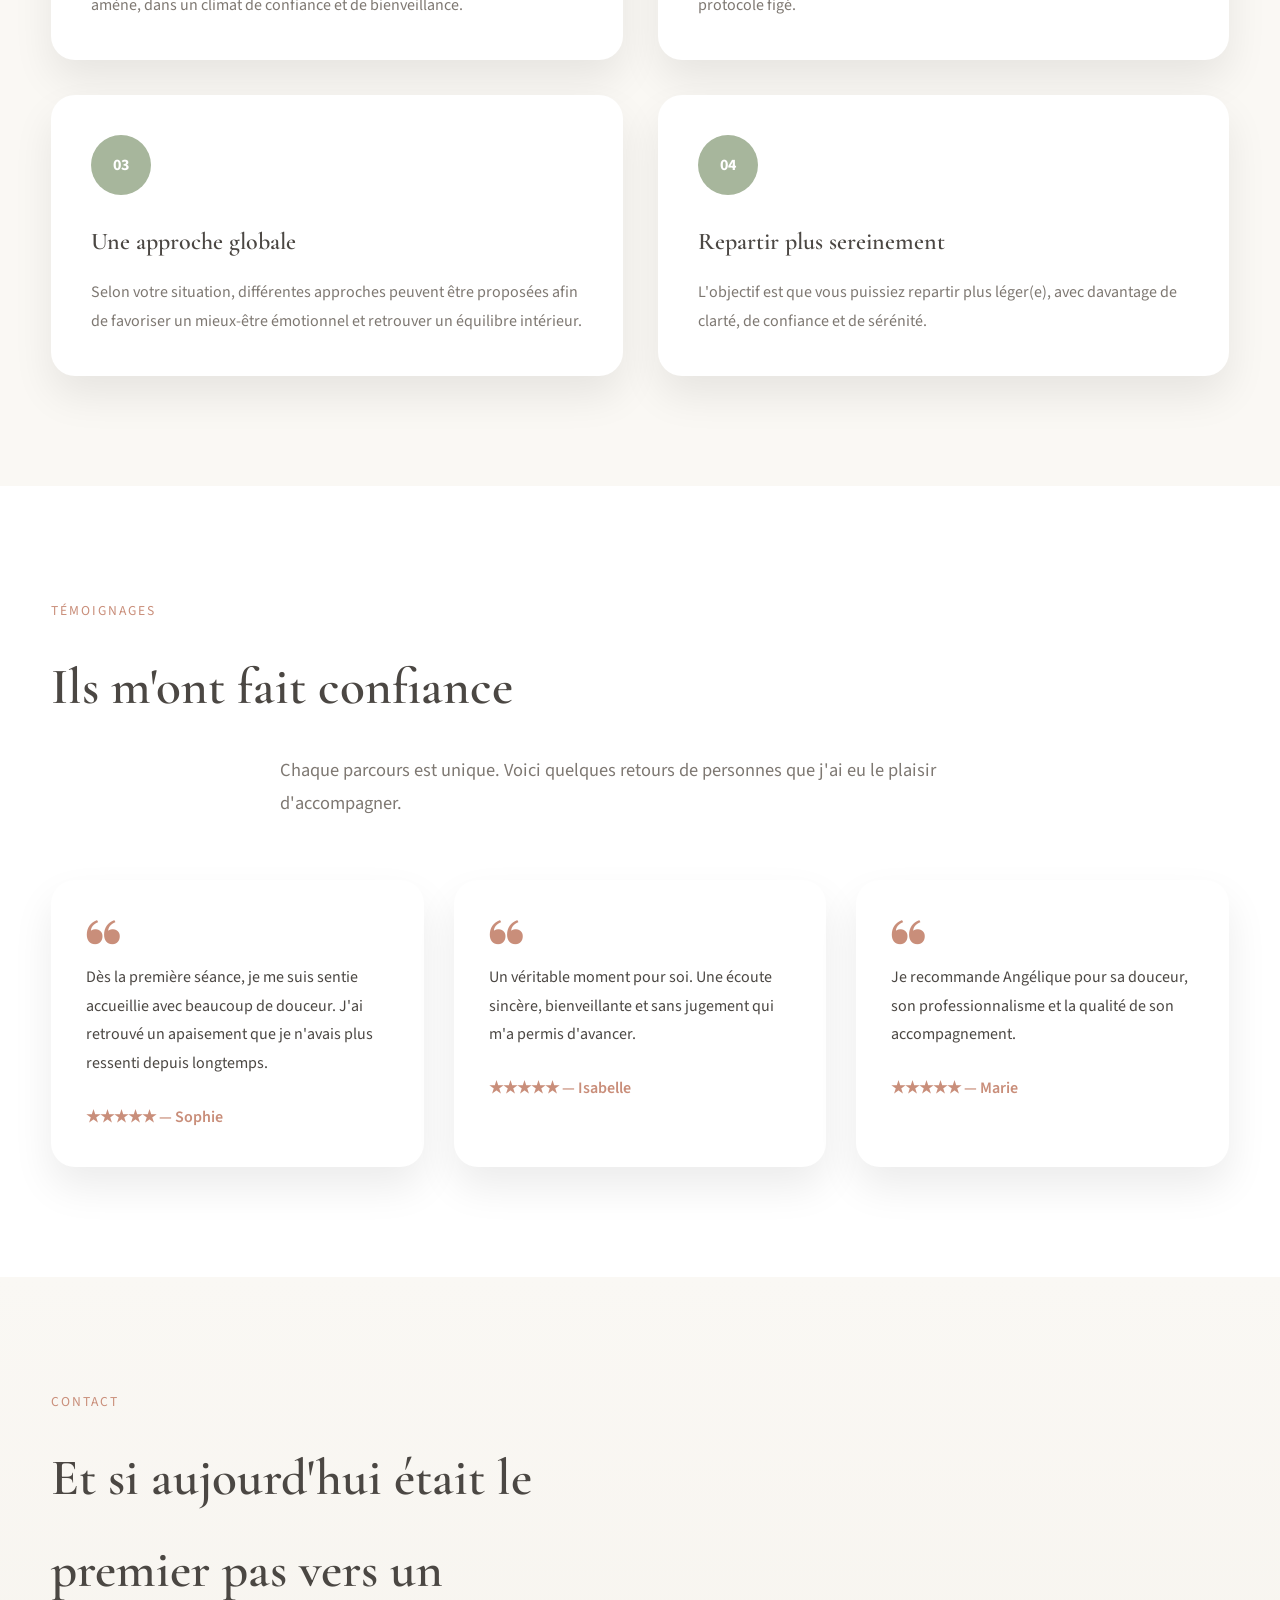
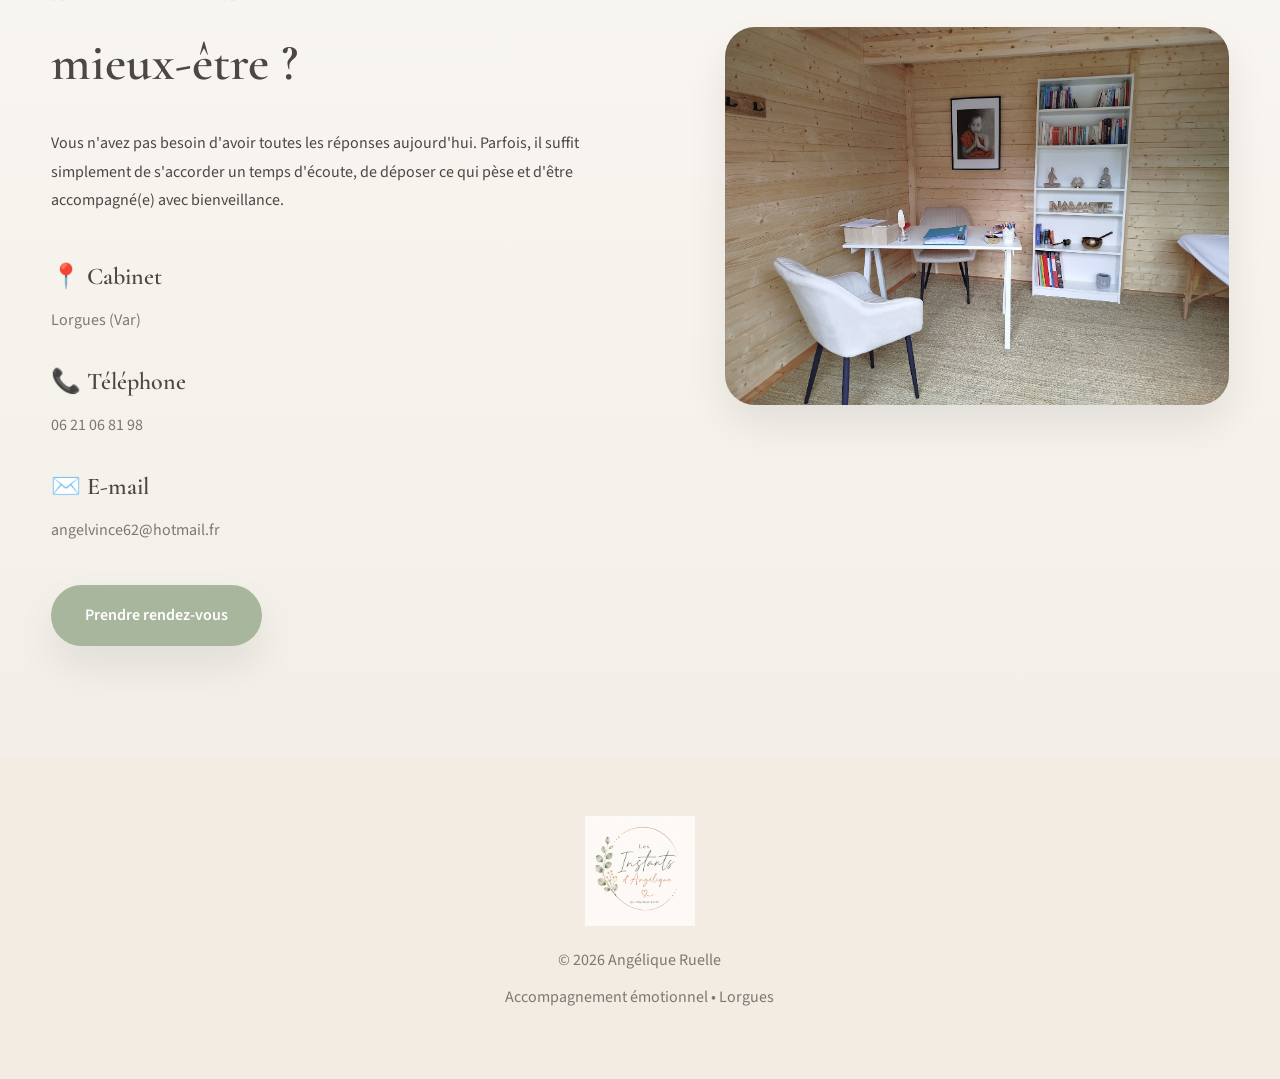
==== commit 1be78c06: "Update index.html" ====
--- a/index.html
+++ b/index.html
@@ -555,9 +555,7 @@
 
 </section>
 
-    </div>
-
-</section>
+    
 <!-- ===========================================
      CONTACT
 ============================================ -->
@@ -647,8 +645,7 @@
 
         <div class="contact-image">
 
-            <img src="cabinet-contact.jpg"
-                alt="Cabinet Angélique Ruelle">
+          <img src="cabinet2.jpg" alt="Cabinet Angélique Ruelle">
 
         </div>
 
--- a/style.css
+++ b/style.css
@@ -307,10 +307,10 @@
 
     justify-content:center;
 
-    background:
-    linear-gradient(rgba(250,248,244,.60),
-    rgba(250,248,244,.72)),
-    url(images/hero.jpg);
+  background:
+linear-gradient(rgba(250,248,244,.60),
+rgba(250,248,244,.72)),
+url("hero.png");
 
     background-size:cover;
 
